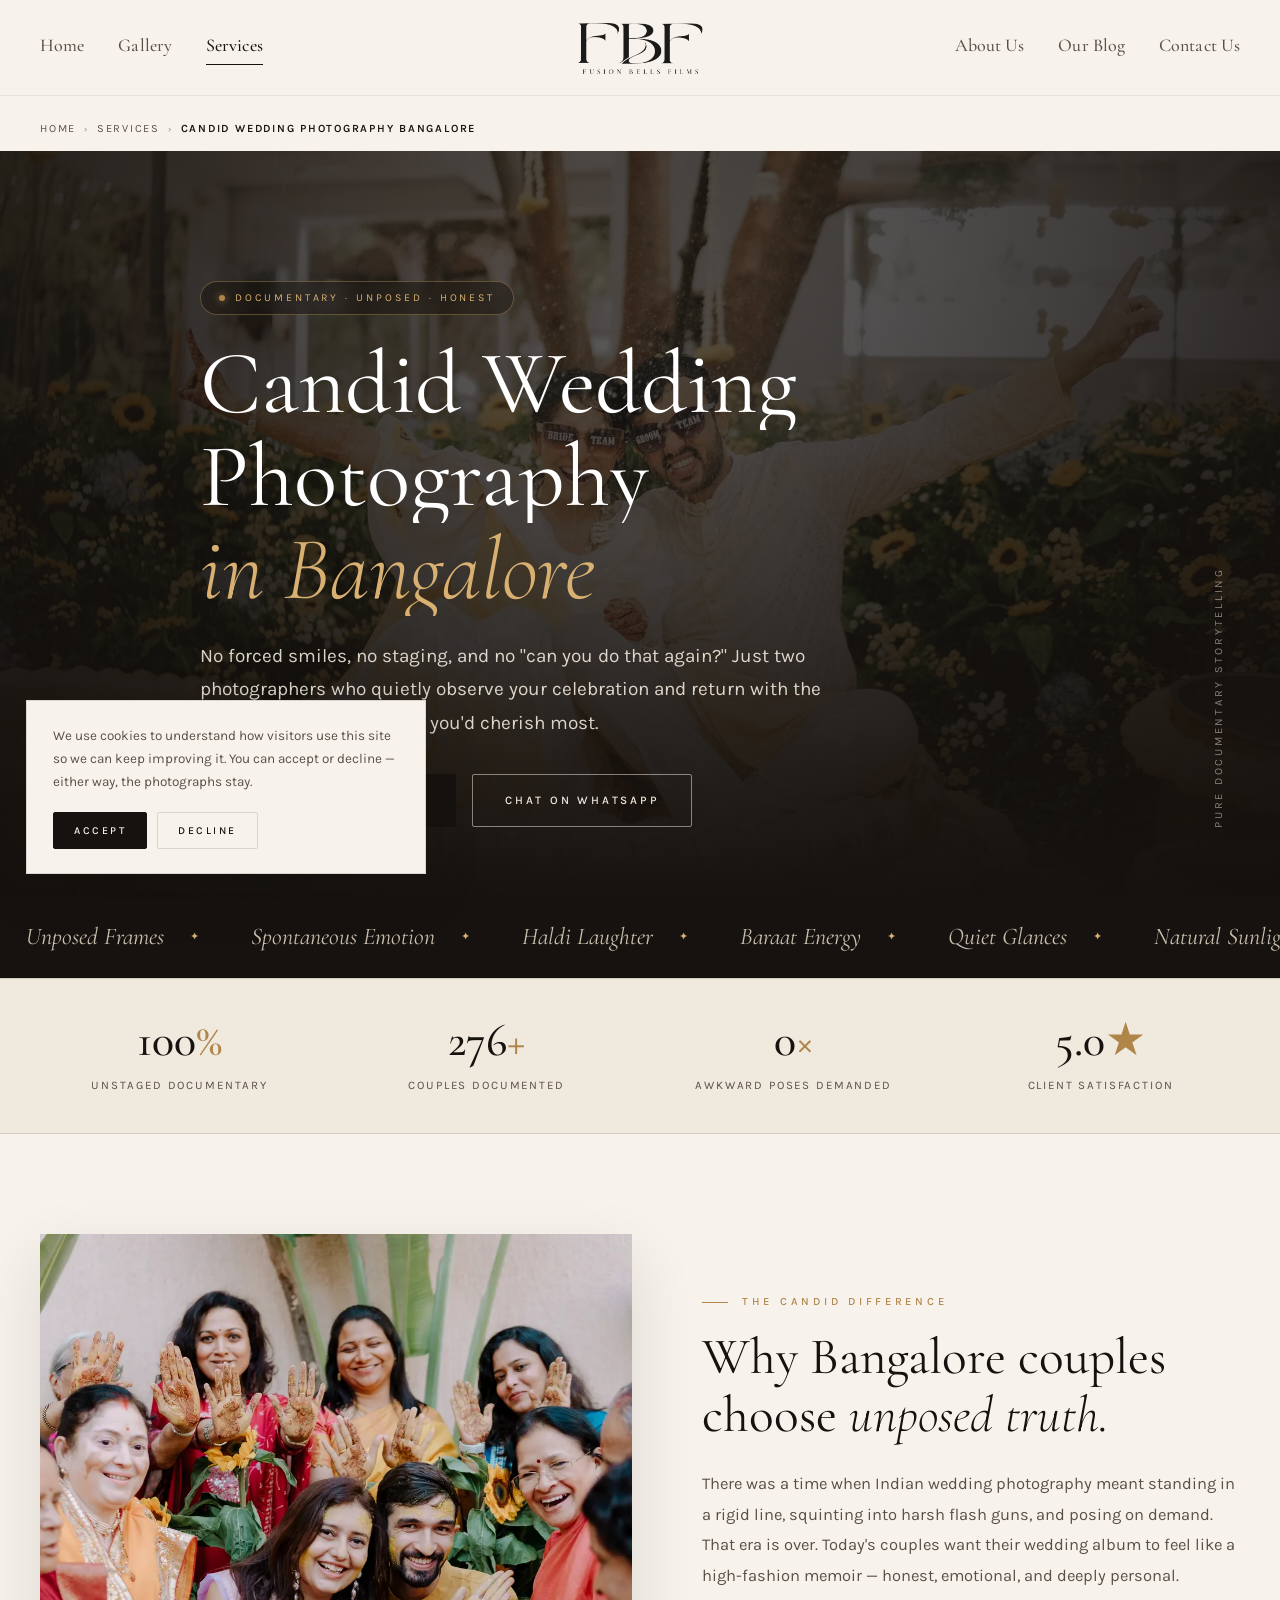
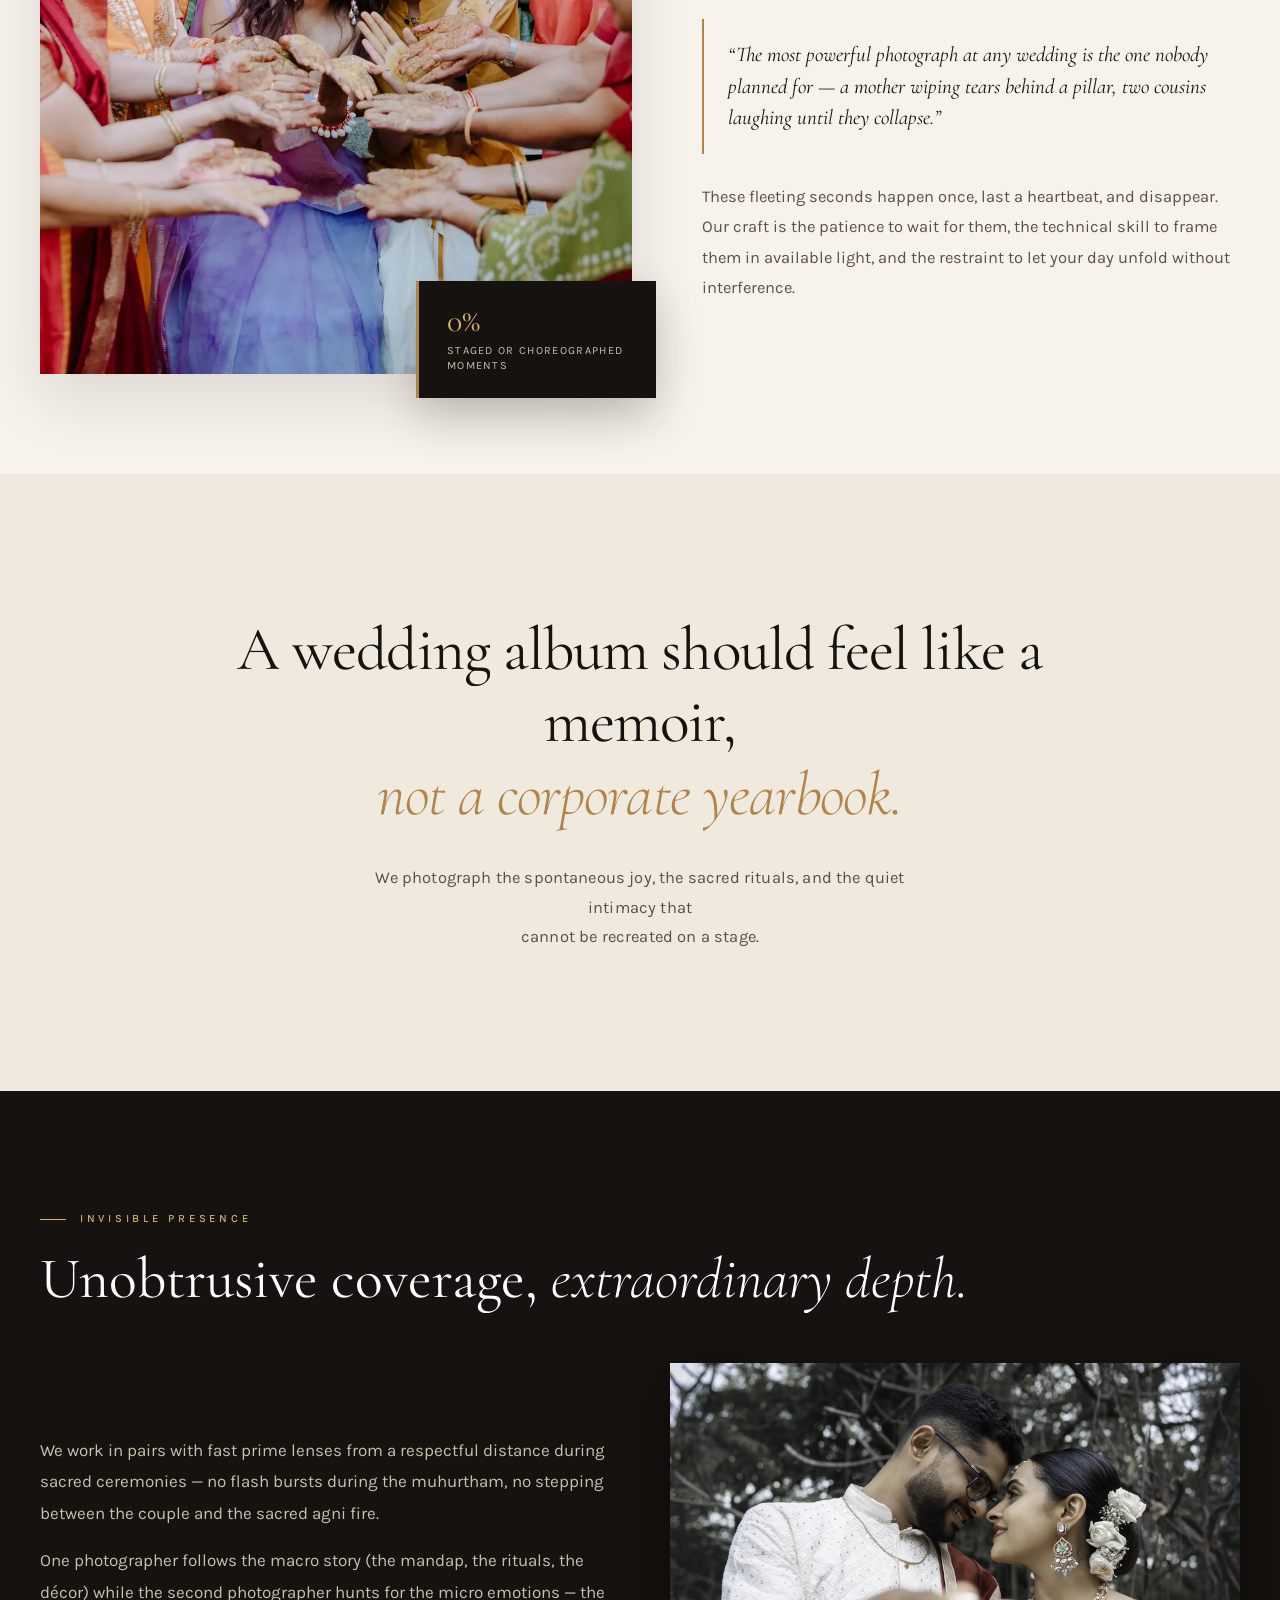
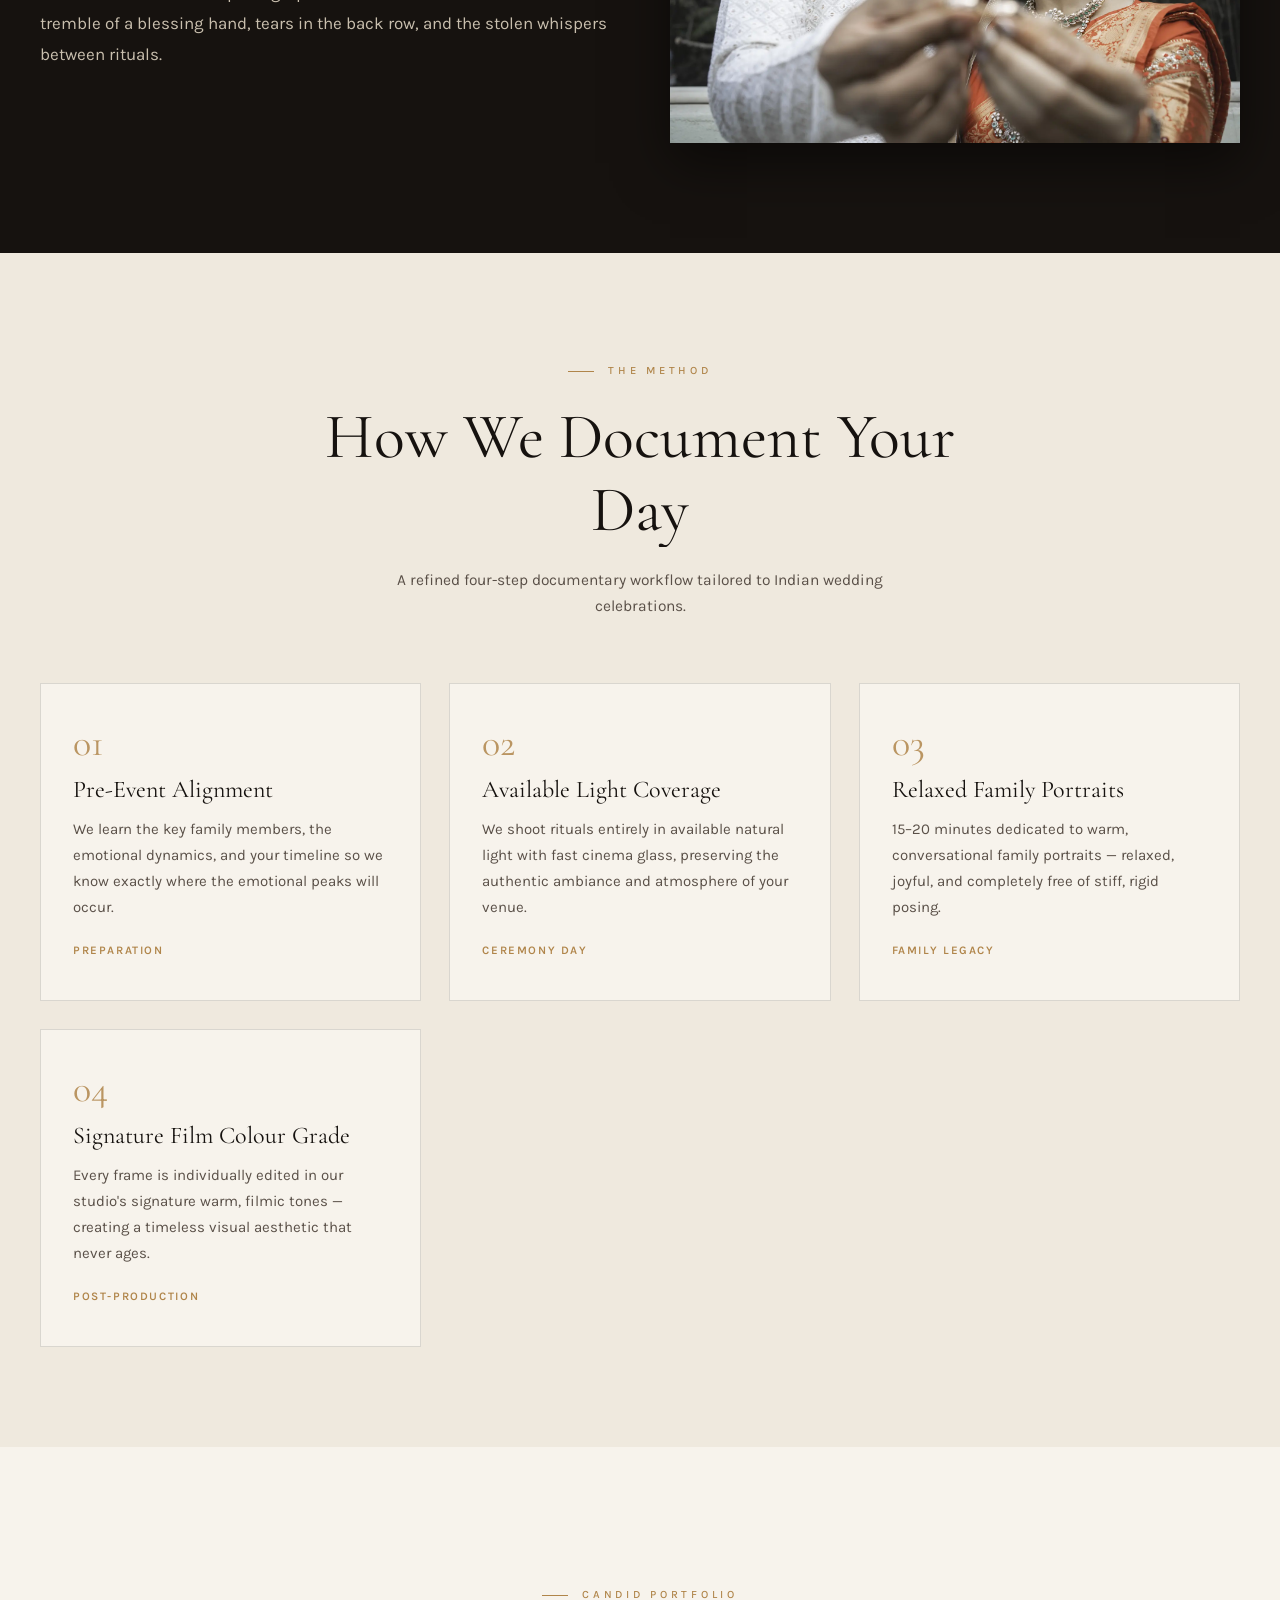
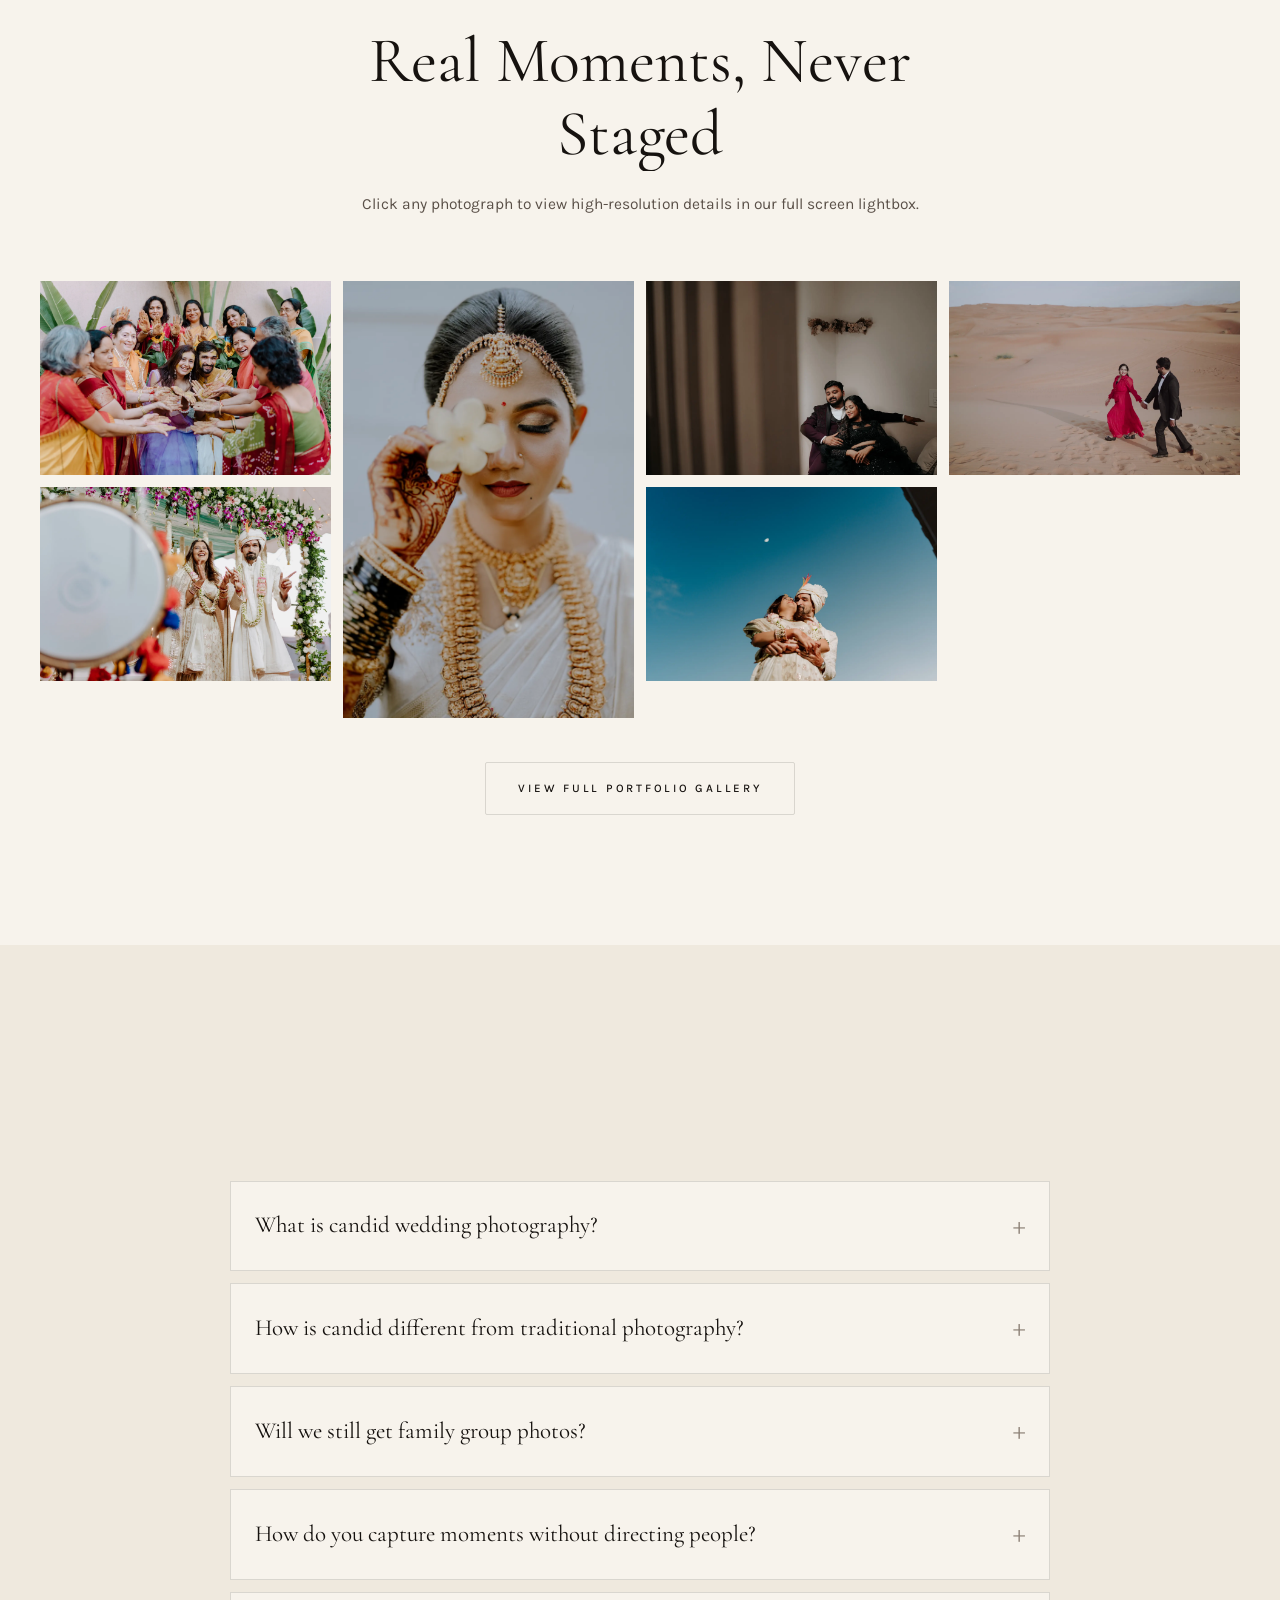
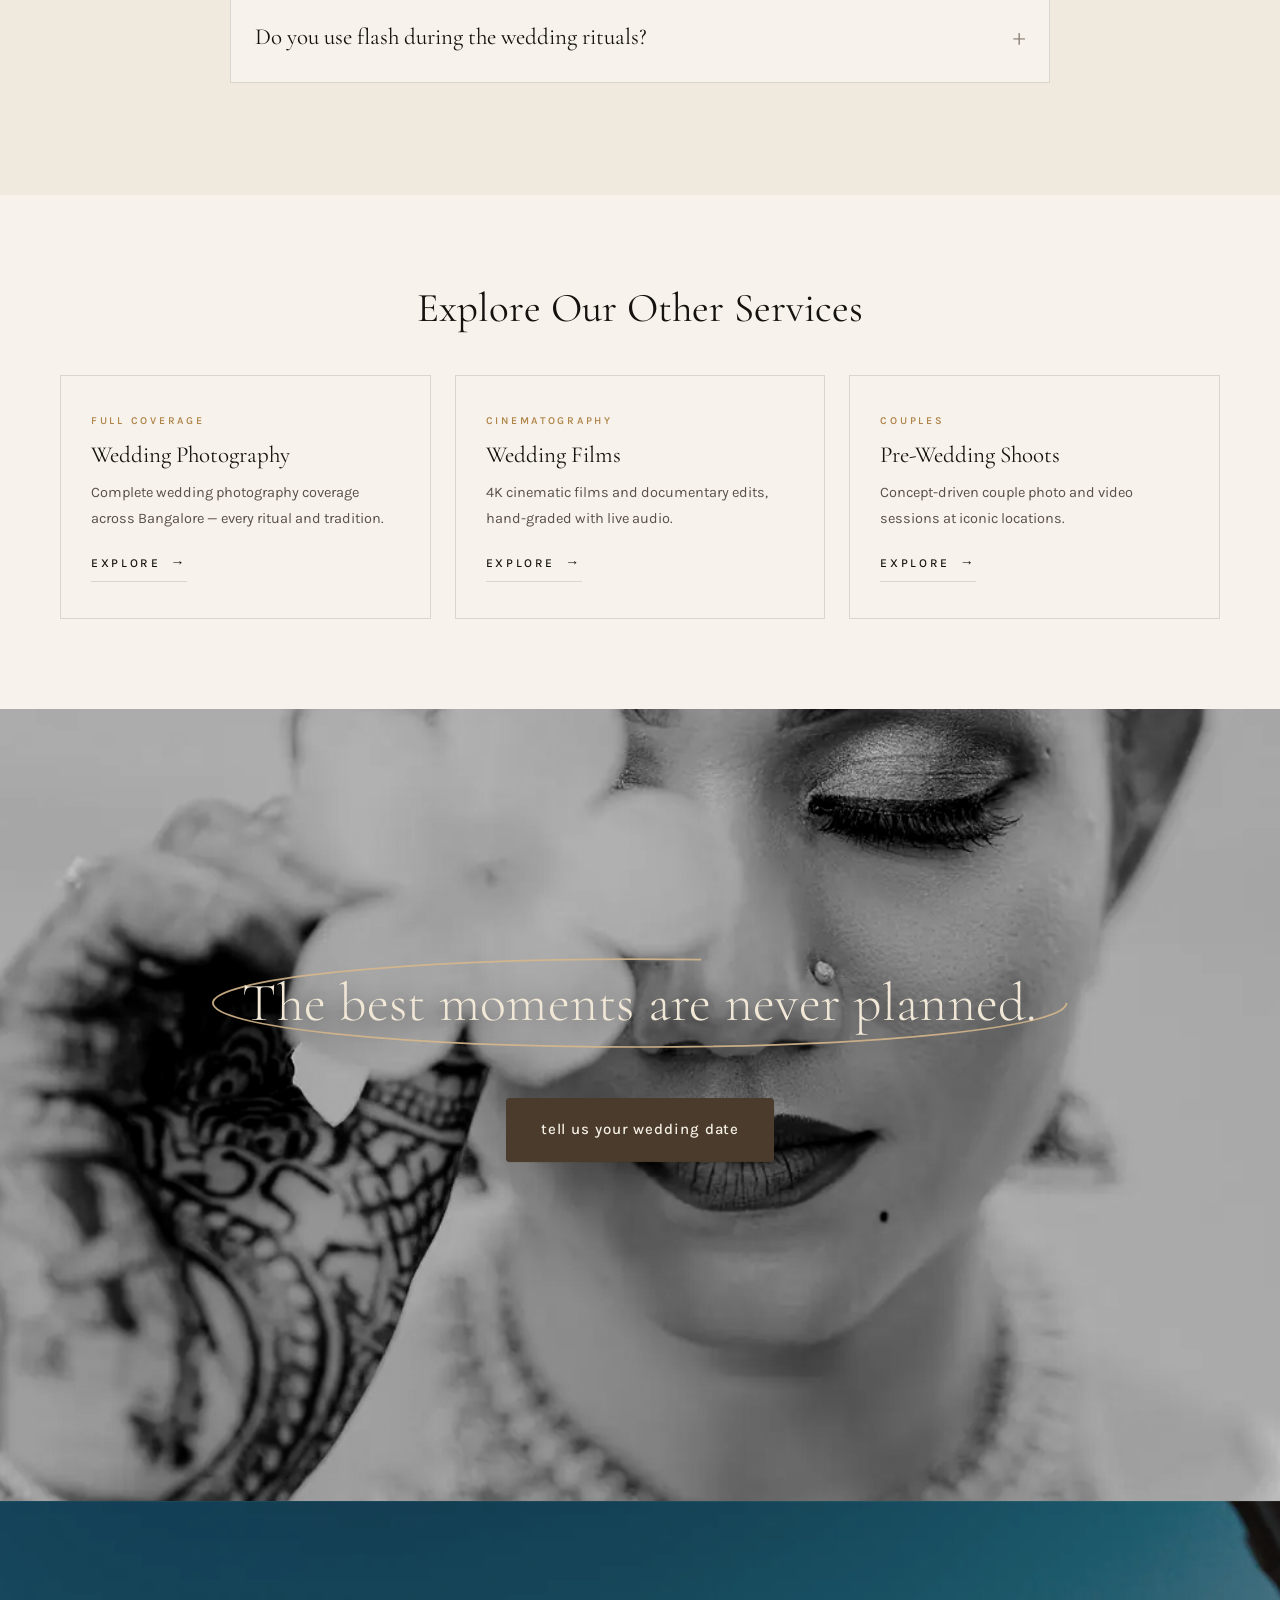
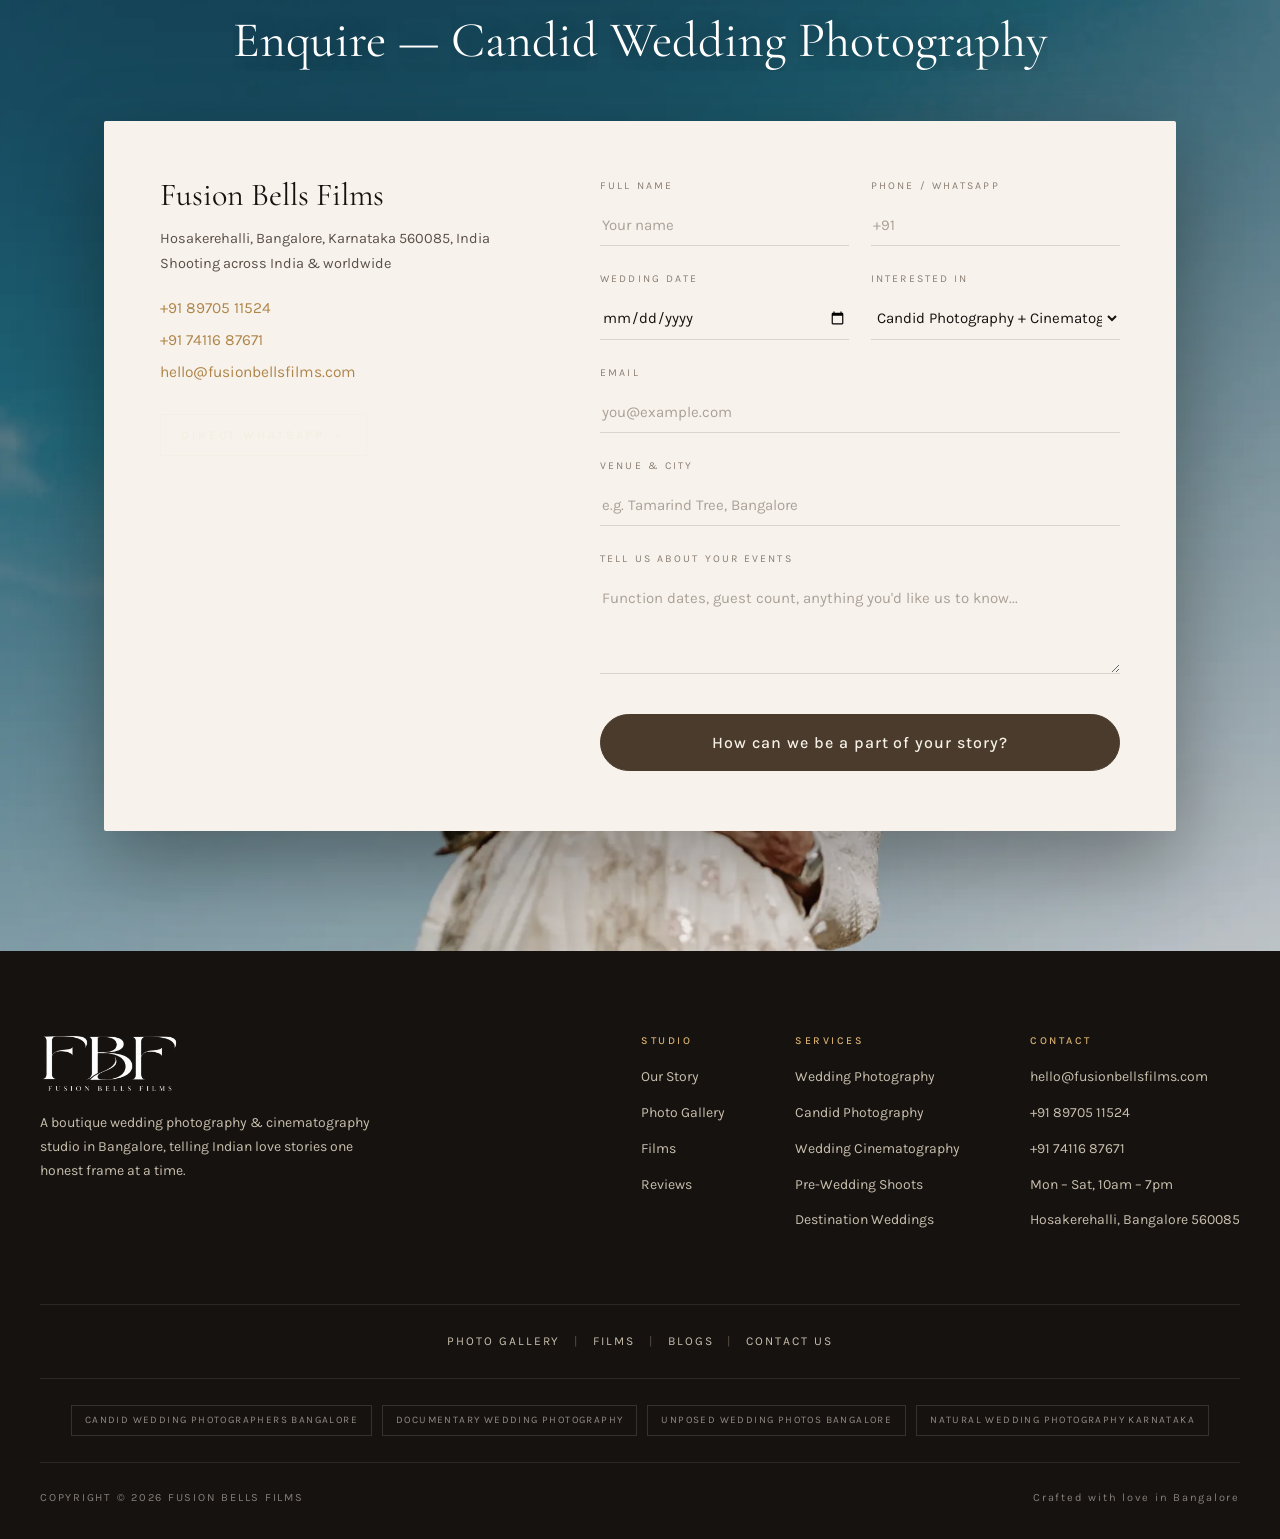
==== candid-wedding-photography-bangalore.html @ 2a92ca9e "feat(seo): add 5 targeted service landing pages, navigation dropdown, and mobile menu fixes" ====
<!DOCTYPE html>
<html lang="en">
<head>
<meta charset="UTF-8">
<meta name="viewport" content="width=device-width, initial-scale=1.0">

<title>Candid Wedding Photography Bangalore | Fusion Bells Films</title>
<meta name="title" content="Candid Wedding Photography Bangalore | Fusion Bells Films">
<meta name="description" content="Bangalore's finest candid wedding photographers. Unposed, documentary-style coverage capturing raw emotions and genuine moments. No staged shots, no interruptions — just your real day.">
<meta name="keywords" content="candid wedding photography bangalore, candid photographer bangalore, unposed wedding photos bangalore, documentary wedding photographer bangalore, natural wedding photography karnataka">
<meta name="author" content="Fusion Bells Films — Anantha Ramu">
<meta name="robots" content="index, follow, max-image-preview:large, max-snippet:-1, max-video-preview:-1">
<link rel="canonical" href="https://fusionbellsfilms.com/candid-wedding-photography-bangalore">

<meta name="geo.region" content="IN-KA">
<meta name="geo.placename" content="Bangalore, Karnataka">
<meta name="geo.position" content="12.9333305;77.5361861">
<meta name="ICBM" content="12.9333305, 77.5361861">

<meta property="og:type" content="website">
<meta property="og:url" content="https://fusionbellsfilms.com/candid-wedding-photography-bangalore">
<meta property="og:title" content="Candid Wedding Photography Bangalore | Fusion Bells Films">
<meta property="og:description" content="Unposed, documentary-style wedding photography in Bangalore. Real emotions, genuine moments, zero staging.">
<meta property="og:image" content="https://lh3.googleusercontent.com/d/1tW6i02qYJrr94DZh-M144HtvmTKJtkH-=w1200">
<meta property="og:site_name" content="Fusion Bells Films">
<meta property="og:locale" content="en_IN">

<meta name="twitter:card" content="summary_large_image">
<meta name="twitter:url" content="https://fusionbellsfilms.com/candid-wedding-photography-bangalore">
<meta name="twitter:title" content="Candid Wedding Photography Bangalore | Fusion Bells Films">
<meta name="twitter:description" content="Unposed, documentary-style wedding photography in Bangalore. Real emotions, genuine moments.">
<meta name="twitter:image" content="https://lh3.googleusercontent.com/d/1tW6i02qYJrr94DZh-M144HtvmTKJtkH-=w1200">

<meta name="theme-color" content="#F7F3EC">

<link rel="preconnect" href="https://fonts.googleapis.com">
<link rel="preconnect" href="https://fonts.gstatic.com" crossorigin>
<link href="https://fonts.googleapis.com/css2?family=Bodoni+Moda:opsz,wght@6..96,600;6..96,700&family=Caveat+Brush&family=Cormorant+Garamond:ital,wght@0,300;0,400;0,500;0,600;1,300;1,400;1,500&family=Karla:ital,wght@0,300;0,400;0,500;0,600;1,400&family=Kaushan+Script&family=Permanent+Marker&family=Playfair+Display:ital,wght@0,600;0,700;1,600&family=Plus+Jakarta+Sans:wght@500;600;700&family=Sedgwick+Ave+Display&display=swap" rel="stylesheet">
<link rel="icon" type="image/png" href="images/logo-mark.png">
<link rel="apple-touch-icon" href="images/logo-mark.png">
<link rel="stylesheet" href="styles.css">

<script type="application/ld+json">
{
  "@context": "https://schema.org",
  "@type": "Service",
  "name": "Candid Wedding Photography in Bangalore",
  "description": "Documentary-style, unposed wedding photography that captures genuine emotions and unscripted moments at weddings across Bangalore and Karnataka.",
  "provider": {
    "@type": "PhotographyBusiness",
    "@id": "https://fusionbellsfilms.com/#business",
    "name": "Fusion Bells Films",
    "url": "https://fusionbellsfilms.com/"
  },
  "areaServed": [
    { "@type": "City", "name": "Bangalore" },
    { "@type": "AdministrativeArea", "name": "Karnataka" }
  ],
  "serviceType": "Candid Wedding Photography",
  "url": "https://fusionbellsfilms.com/candid-wedding-photography-bangalore"
}
</script>

<script type="application/ld+json">
{
  "@context": "https://schema.org",
  "@type": "BreadcrumbList",
  "itemListElement": [
    { "@type": "ListItem", "position": 1, "name": "Home", "item": "https://fusionbellsfilms.com/" },
    { "@type": "ListItem", "position": 2, "name": "Candid Wedding Photography Bangalore", "item": "https://fusionbellsfilms.com/candid-wedding-photography-bangalore" }
  ]
}
</script>

<script type="application/ld+json">
{
  "@context": "https://schema.org",
  "@type": "FAQPage",
  "mainEntity": [
    {
      "@type": "Question",
      "name": "What is candid wedding photography?",
      "acceptedAnswer": { "@type": "Answer", "text": "Candid wedding photography is a documentary-style approach where the photographer captures moments as they naturally unfold — without posing, directing, or staging. The result is a collection of genuine, emotionally honest photographs that reflect how your wedding day actually felt." }
    },
    {
      "@type": "Question",
      "name": "How is candid photography different from traditional wedding photography?",
      "acceptedAnswer": { "@type": "Answer", "text": "Traditional photography relies on posed group shots and staged setups. Candid photography is the opposite — we observe and document the day as it happens, capturing stolen glances, tears of joy, spontaneous laughter, and quiet private moments that no one thought to pose for. We do capture some family group portraits too, but the majority of your gallery will be authentic, unscripted moments." }
    },
    {
      "@type": "Question",
      "name": "Will we still get family group photos?",
      "acceptedAnswer": { "@type": "Answer", "text": "Absolutely. We set aside 15–20 minutes for essential family group portraits — typically after the ceremony or during a natural break. But even these are shot in a relaxed, conversational style rather than stiff, formal lineups." }
    },
    {
      "@type": "Question",
      "name": "How do you capture good candid shots without directing people?",
      "acceptedAnswer": { "@type": "Answer", "text": "Experience and anticipation. After 276+ weddings, we know the rhythm of Indian celebrations intimately — when the emotions peak at kanyadaan, when the groom's friends will lift him up, when the grandmother will start crying. We position ourselves in advance and use long lenses to capture intimate moments from a respectful distance." }
    },
    {
      "@type": "Question",
      "name": "Do you use flash at the ceremony?",
      "acceptedAnswer": { "@type": "Answer", "text": "We avoid flash during sacred ceremonies like the muhurtham, kanyadaan, and pheras. We use fast lenses (f/1.4–f/2.8) and high-ISO capable cameras to shoot entirely in available light during rituals. Flash is used selectively during the reception, baraat, and dance floor where it is expected." }
    }
  ]
}
</script>

<script async src="https://www.googletagmanager.com/gtag/js?id=G-WK0SJ8WE1C"></script>
<script>
  window.dataLayer = window.dataLayer || [];
  function gtag(){dataLayer.push(arguments);}
  gtag('js', new Date());
  gtag('config', 'G-WK0SJ8WE1C');
</script>
</head>
<body>

<div class="loader" id="loader">
  <div class="loader-inner">
    <img src="images/logo-wordmark.png" alt="Fusion Bells Films" class="loader-mark">
    <span class="loader-word">Fusion Bells Films</span>
    <span class="loader-bar"><i></i></span>
  </div>
</div>

<header class="site-nav" id="siteNav">
  <div class="wrap nav-inner">
    <nav class="nav-links nav-left" aria-label="Primary">
      <a href="index.html">Home</a>
      <a href="gallery.html">Gallery</a>
      <span class="has-dropdown">
        <a href="#" class="active" onclick="return false">Services</a>
        <span class="dropdown">
          <a href="wedding-photography-bangalore.html">Wedding Photography</a>
          <a href="candid-wedding-photography-bangalore.html">Candid Photography</a>
          <a href="wedding-cinematography-bangalore.html">Wedding Cinematography</a>
          <a href="pre-wedding-photoshoot-bangalore.html">Pre-Wedding Shoots</a>
          <a href="destination-wedding-photographer.html">Destination Weddings</a>
        </span>
      </span>
    </nav>
    <a href="index.html" class="brand" aria-label="Fusion Bells Films — home">
      <img src="images/logo-wordmark.png" alt="Fusion Bells Films" class="brand-mark">
    </a>
    <nav class="nav-links nav-right" aria-label="Secondary">
      <a href="index.html#story">About Us</a>
      <a href="index.html#journal">Our Blog</a>
      <a href="index.html#contact">Contact Us</a>
    </nav>
    <button class="nav-toggle" id="navToggle" aria-label="Open menu" aria-expanded="false">
      <span class="nt-label" id="ntLabel">Menu</span>
      <span class="nt-bars"><i></i><i></i></span>
    </button>
  </div>
  <div class="scroll-progress" aria-hidden="true"><i id="scrollProgress"></i></div>
</header>

<div class="menu-overlay" id="menuOverlay">
  <div class="menu-inner wrap">
    <div class="menu-links">
      <a href="index.html"><em>01</em>Home</a>
      <a href="gallery.html"><em>02</em>Gallery</a>
      <a href="wedding-photography-bangalore.html"><em>03</em>Wedding Photography</a>
      <a href="wedding-cinematography-bangalore.html"><em>04</em>Wedding Cinematography</a>
      <a href="pre-wedding-photoshoot-bangalore.html"><em>05</em>Pre-Wedding Shoots</a>
      <a href="index.html#story"><em>06</em>About Us</a>
      <a href="index.html#contact"><em>07</em>Contact Us</a>
    </div>
    <div class="menu-aside">
      <div class="ma-block"><span class="lbl">Studio</span><p>Hosakerehalli, Bangalore 560085<br>Shooting across India &amp; worldwide</p></div>
      <div class="ma-block"><span class="lbl">Enquiries</span><p><a href="tel:+918970511524">+91 89705 11524</a><br><a href="tel:+917411687671">+91 74116 87671</a><br><a href="mailto:hello@fusionbellsfilms.com">hello@fusionbellsfilms.com</a></p></div>
      <div class="ma-block"><span class="lbl">Follow</span><p><a href="https://instagram.com/fusionbellsfilms" target="_blank" rel="noopener">Instagram</a> &nbsp;/&nbsp; <a href="https://youtube.com/@fusionbellsfilms" target="_blank" rel="noopener">YouTube</a> &nbsp;/&nbsp; <a href="https://facebook.com/fusionbellsfilms" target="_blank" rel="noopener">Facebook</a></p></div>
    </div>
  </div>
</div>

<div class="wrap">
  <nav class="breadcrumb" aria-label="Breadcrumb">
    <a href="index.html">Home</a><span class="sep">›</span><a href="gallery.html">Services</a><span class="sep">›</span><span class="current">Candid Wedding Photography Bangalore</span>
  </nav>
</div>

<!-- ============ LUXURY HERO ============ -->
<section class="svc-hero">
  <div class="svc-hero-bg" style="background-image:url('images/quiet-couple.webp')"></div>
  <div class="wrap svc-hero-content">
    <div class="svc-hero-badge">Documentary &middot; Unposed &middot; Honest</div>
    <h1 class="split">Candid Wedding Photography<br><span class="italic">in Bangalore</span></h1>
    <p class="svc-hero-sub">No forced smiles, no staging, and no "can you do that again?" Just two photographers who quietly observe your celebration and return with the moments you didn't know you'd cherish most.</p>
    <div class="svc-hero-actions">
      <a href="#contact" class="btn btn-solid">Book Candid Coverage</a>
      <a href="https://wa.me/918970511524?text=Hi%20Fusion%20Bells%20Films%2C%20I%27d%20love%20to%20enquire%20about%20candid%20wedding%20photography." target="_blank" rel="noopener" class="btn btn-ghost-light">Chat on WhatsApp</a>
    </div>
  </div>
  <div class="svc-hero-tagline">Pure Documentary Storytelling</div>
</section>

<!-- ============ MARQUEE TICKER ============ -->
<div class="marquee-band">
  <div class="marquee-track">
    <span>Unposed Frames</span><span>Spontaneous Emotion</span><span>Haldi Laughter</span><span>Baraat Energy</span><span>Quiet Glances</span><span>Natural Sunlight</span><span>Zero Scripting</span>
    <span>Unposed Frames</span><span>Spontaneous Emotion</span><span>Haldi Laughter</span><span>Baraat Energy</span><span>Quiet Glances</span><span>Natural Sunlight</span><span>Zero Scripting</span>
  </div>
</div>

<!-- ============ STATS BAR ============ -->
<section class="svc-stats-bar">
  <div class="wrap svc-stats-grid">
    <div class="svc-stat-item reveal">
      <b>100<span>%</span></b>
      <span class="lbl">Unstaged Documentary</span>
    </div>
    <div class="svc-stat-item reveal reveal-d1">
      <b>276<span>+</span></b>
      <span class="lbl">Couples Documented</span>
    </div>
    <div class="svc-stat-item reveal reveal-d2">
      <b>0<span>×</span></b>
      <span class="lbl">Awkward Poses Demanded</span>
    </div>
    <div class="svc-stat-item reveal reveal-d3">
      <b>5.0<span>★</span></b>
      <span class="lbl">Client Satisfaction</span>
    </div>
  </div>
</section>

<!-- ============ EDITORIAL STORY SECTION ============ -->
<section class="svc-editorial">
  <div class="wrap svc-editorial-grid">
    <div class="svc-ed-media reveal">
      <img class="main-img" src="images/haldi-hands-circle.webp" alt="Candid circle of hands during Bangalore haldi ceremony" loading="lazy">
      <div class="floating-stamp">
        <div class="fs-num">0%</div>
        <div class="fs-lbl">Staged or choreographed moments</div>
      </div>
    </div>
    <div class="svc-ed-copy reveal reveal-d1">
      <span class="eyebrow">The Candid Difference</span>
      <h2>Why Bangalore couples choose <span class="italic">unposed truth.</span></h2>
      <p>There was a time when Indian wedding photography meant standing in a rigid line, squinting into harsh flash guns, and posing on demand. That era is over. Today's couples want their wedding album to feel like a high-fashion memoir — honest, emotional, and deeply personal.</p>
      <div class="pull-quote">
        &ldquo;The most powerful photograph at any wedding is the one nobody planned for — a mother wiping tears behind a pillar, two cousins laughing until they collapse.&rdquo;
      </div>
      <p>These fleeting seconds happen once, last a heartbeat, and disappear. Our craft is the patience to wait for them, the technical skill to frame them in available light, and the restraint to let your day unfold without interference.</p>
    </div>
  </div>
</section>

<!-- ============ QUOTE BREAK ============ -->
<section class="value">
  <div class="wrap">
    <h2 class="value-line split reveal">A wedding album should feel like a memoir,<br><span class="italic">not a corporate yearbook.</span></h2>
    <p class="value-sub reveal reveal-d2">We photograph the spontaneous joy, the sacred rituals, and the quiet intimacy that<br class="hide-mob">cannot be recreated on a stage.</p>
  </div>
</section>

<!-- ============ DARK CINEMATIC SECTION ============ -->
<section class="svc-dark-band">
  <div class="wrap">
    <span class="eyebrow reveal">Invisible Presence</span>
    <h2 class="split reveal reveal-d1">Unobtrusive coverage, <span class="italic">extraordinary depth.</span></h2>
    <div class="svc-dark-grid">
      <div class="reveal reveal-d2">
        <p>We work in pairs with fast prime lenses from a respectful distance during sacred ceremonies — no flash bursts during the muhurtham, no stepping between the couple and the sacred agni fire.</p>
        <p style="margin-top:16px;">One photographer follows the macro story (the mandap, the rituals, the décor) while the second photographer hunts for the micro emotions — the tremble of a blessing hand, tears in the back row, and the stolen whispers between rituals.</p>
      </div>
      <div class="reveal reveal-d3">
        <img src="images/smoke-cannons.webp" alt="Baraat celebration in motion at a Bangalore wedding" style="width:100%; display:block; box-shadow:0 20px 50px rgba(0,0,0,.5);" loading="lazy">
      </div>
    </div>
  </div>
</section>

<!-- ============ EXPERIENCE / DELIVERABLES ============ -->
<section class="svc-deliverables">
  <div class="wrap">
    <div class="section-head center reveal">
      <span class="eyebrow">The Method</span>
      <h2 class="split">How We Document Your Day</h2>
      <p>A refined four-step documentary workflow tailored to Indian wedding celebrations.</p>
    </div>
    <div class="svc-deliv-grid">
      <div class="svc-deliv-card reveal">
        <div class="step-num">01</div>
        <h3>Pre-Event Alignment</h3>
        <p>We learn the key family members, the emotional dynamics, and your timeline so we know exactly where the emotional peaks will occur.</p>
        <span class="timeline-tag">Preparation</span>
      </div>
      <div class="svc-deliv-card reveal reveal-d1">
        <div class="step-num">02</div>
        <h3>Available Light Coverage</h3>
        <p>We shoot rituals entirely in available natural light with fast cinema glass, preserving the authentic ambiance and atmosphere of your venue.</p>
        <span class="timeline-tag">Ceremony Day</span>
      </div>
      <div class="svc-deliv-card reveal reveal-d2">
        <div class="step-num">03</div>
        <h3>Relaxed Family Portraits</h3>
        <p>15–20 minutes dedicated to warm, conversational family portraits — relaxed, joyful, and completely free of stiff, rigid posing.</p>
        <span class="timeline-tag">Family Legacy</span>
      </div>
      <div class="svc-deliv-card reveal reveal-d3">
        <div class="step-num">04</div>
        <h3>Signature Film Colour Grade</h3>
        <p>Every frame is individually edited in our studio's signature warm, filmic tones — creating a timeless visual aesthetic that never ages.</p>
        <span class="timeline-tag">Post-Production</span>
      </div>
    </div>
  </div>
</section>

<!-- ============ PORTFOLIO GALLERY ============ -->
<section class="work" id="portfolio">
  <div class="wrap">
    <div class="section-head center reveal">
      <span class="eyebrow">Candid Portfolio</span>
      <h2 class="split">Real Moments, Never Staged</h2>
      <p>Click any photograph to view high-resolution details in our full screen lightbox.</p>
    </div>
    <div class="contact-sheet" id="gallery">
      <div class="frame" data-cat="candid" data-full="images/haldi-hands-circle.webp"><img src="images/haldi-hands-circle.webp" loading="lazy" alt="Candid haldi ceremony moment"><span class="frame-meta">Haldi &mdash; Family Circle</span></div>
      <div class="frame" data-cat="candid" data-full="images/mandap-laughter.webp"><img src="images/mandap-laughter.webp" loading="lazy" alt="Candid laughter at the mandap"><span class="frame-meta">Ceremony &mdash; Laughter</span></div>
      <div class="frame" data-cat="candid" data-full="images/bride-firelight.webp"><img src="images/bride-firelight.webp" loading="lazy" alt="Candid bridal portrait in firelight"><span class="frame-meta">Portrait &mdash; Firelight</span></div>
      <div class="frame" data-cat="candid" data-full="images/haldi-action.webp"><img src="images/haldi-action.webp" loading="lazy" alt="Candid haldi action shot"><span class="frame-meta">Haldi &mdash; In Motion</span></div>
      <div class="frame" data-cat="candid" data-full="images/embrace-sky.webp"><img src="images/embrace-sky.webp" loading="lazy" alt="Couple embracing against sky"><span class="frame-meta">Couple &mdash; Embrace</span></div>
      <div class="frame" data-cat="candid" data-full="images/light-dancers.webp"><img src="images/light-dancers.webp" loading="lazy" alt="Candid reception sparklers moment"><span class="frame-meta">Reception &mdash; Sparklers</span></div>
    </div>
    <div style="text-align:center; margin-top:44px;">
      <a href="gallery.html" class="btn btn-ghost">View Full Portfolio Gallery</a>
    </div>
  </div>
</section>

<!-- Lightbox Modal -->
<div class="lightbox" id="lightbox">
  <div class="lb-blur" id="lbBlur" aria-hidden="true"></div>
  <button class="lb-close" id="lbClose" aria-label="Close">&#10005;</button>
  <button class="lb-nav lb-prev" id="lbPrev" aria-label="Previous">&#10094;</button>
  <img alt="Previous photo" id="lbSidePrev" class="lb-side lb-side-prev" referrerpolicy="no-referrer" aria-hidden="true">
  <img alt="Candid wedding photography by Fusion Bells Films" id="lbImg" referrerpolicy="no-referrer">
  <img alt="Next photo" id="lbSideNext" class="lb-side lb-side-next" referrerpolicy="no-referrer" aria-hidden="true">
  <button class="lb-nav lb-next" id="lbNext" aria-label="Next">&#10095;</button>
  <div class="lb-caption" id="lbCaption"></div>
</div>

<!-- ============ FAQ ACCORDION ============ -->
<section class="svc-faq">
  <div class="wrap">
    <span class="eyebrow reveal" style="display:flex; justify-content:center; margin-bottom:18px;">Common Questions</span>
    <h2 class="reveal">Candid Photography FAQs</h2>
    <div class="faq-list reveal reveal-d1">
      <details>
        <summary>What is candid wedding photography?</summary>
        <div class="faq-body">Candid wedding photography is a documentary approach where the photographer captures moments as they naturally unfold — without posing, directing, or staging. The result is a collection of genuine, emotionally honest photographs reflecting how your celebration truly felt.</div>
      </details>
      <details>
        <summary>How is candid different from traditional photography?</summary>
        <div class="faq-body">Traditional photography relies on posed stage lineups and choreography. Candid photography is the opposite — we observe and document the day as it happens, capturing stolen glances, tears of joy, and spontaneous laughter. We also take family portraits, but in a relaxed, natural format.</div>
      </details>
      <details>
        <summary>Will we still get family group photos?</summary>
        <div class="faq-body">Absolutely. We set aside 15–20 minutes for essential family group portraits — typically after the ceremony or during a natural break. Even these are photographed in a relaxed, conversational style rather than stiff lineups.</div>
      </details>
      <details>
        <summary>How do you capture moments without directing people?</summary>
        <div class="faq-body">Experience and anticipation. After 276+ weddings, we know the sacred rhythm of celebrations intimately — anticipating the emotional peaks of the kanyadaan, the baraat entry, and the family blessings before they happen.</div>
      </details>
      <details>
        <summary>Do you use flash during the wedding rituals?</summary>
        <div class="faq-body">We avoid flash during sacred rituals like the muhurtham and kanyadaan to maintain reverence and ambiance. We use ultra-fast lenses (f/1.4) to shoot in pure available light. Flash is used selectively during the reception, baraat, and dance floor.</div>
      </details>
    </div>
  </div>
</section>

<!-- ============ CROSSLINKS ============ -->
<section class="svc-crosslinks">
  <div class="wrap">
    <h2 class="reveal">Explore Our Other Services</h2>
    <div class="crosslink-grid">
      <a href="wedding-photography-bangalore.html" class="crosslink-card reveal">
        <span class="cl-eyebrow">Full Coverage</span>
        <h3>Wedding Photography</h3>
        <p>Complete wedding photography coverage across Bangalore &mdash; every ritual and tradition.</p>
        <span class="link-arrow">Explore</span>
      </a>
      <a href="wedding-cinematography-bangalore.html" class="crosslink-card reveal reveal-d1">
        <span class="cl-eyebrow">Cinematography</span>
        <h3>Wedding Films</h3>
        <p>4K cinematic films and documentary edits, hand-graded with live audio.</p>
        <span class="link-arrow">Explore</span>
      </a>
      <a href="pre-wedding-photoshoot-bangalore.html" class="crosslink-card reveal reveal-d2">
        <span class="cl-eyebrow">Couples</span>
        <h3>Pre-Wedding Shoots</h3>
        <p>Concept-driven couple photo and video sessions at iconic locations.</p>
        <span class="link-arrow">Explore</span>
      </a>
    </div>
  </div>
</section>

<!-- ============ PARALLAX CTA BAND ============ -->
<section class="cta-band" data-fx="drift" data-fx-scale="1.30">
  <div class="cta-bg" data-fx-target style="background-image:url('images/bride-firelight.webp')"></div>
  <div class="cta-inner" data-fx-counter>
    <h2 class="cta-line">
      <span class="cta-text">The best moments are never planned.</span>
      <svg class="cta-ring" viewBox="0 0 640 90" preserveAspectRatio="none" aria-hidden="true">
        <ellipse cx="320" cy="45" rx="312" ry="36" fill="none" stroke="currentColor" stroke-width="1.4"/>
      </svg>
    </h2>
    <a href="#contact" class="btn btn-slab">Tell Us Your Wedding Date</a>
  </div>
</section>

<!-- ============ FULL CONTACT SECTION ============ -->
<section class="contact" id="contact">
  <div class="contact-bg" style="background-image:url('images/embrace-sky.webp')"></div>
  <div class="contact-inner">
    <h2 class="contact-title split">Enquire &mdash; Candid Wedding Photography</h2>
    <div class="contact-card">
      <div class="cc-grid">
        <div class="cc-studio reveal">
          <h4 class="cc-name">Fusion Bells Films</h4>
          <p class="cc-address">Hosakerehalli, Bangalore, Karnataka 560085, India<br>Shooting across India &amp; worldwide</p>
          <p class="cc-phones">
            <a href="tel:+918970511524">+91 89705 11524</a>
            <a href="tel:+917411687671">+91 74116 87671</a>
            <a href="mailto:hello@fusionbellsfilms.com">hello@fusionbellsfilms.com</a>
          </p>
          <div style="margin-top:28px;">
            <a href="https://wa.me/918970511524?text=Hi%20Fusion%20Bells%20Films%2C%20I%27d%20love%20to%20enquire%20about%20candid%20wedding%20photography." target="_blank" rel="noopener" class="btn btn-ghost-light" style="font-size:12px; padding:10px 20px;">Direct WhatsApp &rarr;</a>
          </div>
        </div>

        <div class="cc-form reveal reveal-d1">
          <form id="enquiryForm">
            <div class="row2">
              <div class="field">
                <label for="fName">Full name</label>
                <input id="fName" name="name" type="text" required placeholder="Your name">
              </div>
              <div class="field">
                <label for="fPhone">Phone / WhatsApp</label>
                <input id="fPhone" name="phone" type="tel" required placeholder="+91">
              </div>
            </div>
            <div class="row2">
              <div class="field">
                <label for="fDate">Wedding date</label>
                <input id="fDate" name="date" type="date">
              </div>
              <div class="field">
                <label for="fService">Interested in</label>
                <select id="fService" name="service">
                  <option selected>Candid Photography + Cinematography</option>
                  <option>Candid Photography only</option>
                  <option>Cinematography only</option>
                  <option>Pre-wedding / Couple shoot</option>
                </select>
              </div>
            </div>
            <div class="field">
              <label for="fEmail">Email</label>
              <input id="fEmail" name="email" type="email" autocomplete="email" placeholder="you@example.com">
            </div>
            <div class="field">
              <label for="fVenue">Venue &amp; city</label>
              <input id="fVenue" name="venue" type="text" placeholder="e.g. Tamarind Tree, Bangalore">
            </div>
            <div class="field">
              <label for="fMsg">Tell us about your events</label>
              <textarea id="fMsg" name="message" placeholder="Function dates, guest count, anything you'd like us to know..."></textarea>
            </div>

            <div class="hp" aria-hidden="true">
              <label for="fCompany">Company</label>
              <input id="fCompany" name="company" type="text" tabindex="-1" autocomplete="off">
            </div>

            <button type="submit" class="btn btn-slab cc-submit" id="formSubmit">How can we be a part of your story?</button>
            <p class="form-msg" id="formMsg" role="status"></p>
          </form>
        </div>
      </div>
    </div>
  </div>
</section>

<!-- ============ FOOTER ============ -->
<footer>
  <div class="wrap">
    <div class="footer-top">
      <div class="footer-brand">
        <img src="images/logo-wordmark.png" alt="Fusion Bells Films" class="footer-logo">
        <p>A boutique wedding photography &amp; cinematography studio in Bangalore, telling Indian love stories one honest frame at a time.</p>
      </div>
      <div class="footer-cols">
        <div class="footer-col">
          <h4>Studio</h4>
          <a href="index.html#story">Our Story</a>
          <a href="gallery.html">Photo Gallery</a>
          <a href="index.html#films">Films</a>
          <a href="index.html#reviews">Reviews</a>
        </div>
        <div class="footer-col">
          <h4>Services</h4>
          <a href="wedding-photography-bangalore.html">Wedding Photography</a>
          <a href="candid-wedding-photography-bangalore.html">Candid Photography</a>
          <a href="wedding-cinematography-bangalore.html">Wedding Cinematography</a>
          <a href="pre-wedding-photoshoot-bangalore.html">Pre-Wedding Shoots</a>
          <a href="destination-wedding-photographer.html">Destination Weddings</a>
        </div>
        <div class="footer-col">
          <h4>Contact</h4>
          <a href="mailto:hello@fusionbellsfilms.com">hello@fusionbellsfilms.com</a>
          <a href="tel:+918970511524">+91 89705 11524</a>
          <a href="tel:+917411687671">+91 74116 87671</a>
          <span>Mon – Sat, 10am – 7pm</span>
          <span>Hosakerehalli, Bangalore 560085</span>
        </div>
      </div>
    </div>

    <nav class="footer-nav" aria-label="Footer">
      <a href="gallery.html">Photo Gallery</a><i>|</i>
      <a href="index.html#films">Films</a><i>|</i>
      <a href="index.html#journal">Blogs</a><i>|</i>
      <a href="index.html#contact">Contact us</a>
    </nav>

    <div class="footer-tags">
      <span>Candid Wedding Photographers Bangalore</span>
      <span>Documentary Wedding Photography</span>
      <span>Unposed Wedding Photos Bangalore</span>
      <span>Natural Wedding Photography Karnataka</span>
    </div>

    <div class="footer-bottom">
      <span>COPYRIGHT &copy; <span id="year"></span> FUSION BELLS FILMS</span>
      <span>Crafted with love in Bangalore</span>
    </div>
  </div>
</footer>

<button class="totop" id="toTop" aria-label="Back to top">&#8593;</button>

<div class="cookie" id="cookie" role="dialog" aria-label="Cookie preferences">
  <p>We use cookies to understand how visitors use this site so we can keep improving it. You can accept or decline — either way, the photographs stay.</p>
  <div class="cookie-actions">
    <button class="btn btn-solid btn-sm" id="cookieAccept">Accept</button>
    <button class="btn btn-ghost btn-sm" id="cookieDecline">Decline</button>
  </div>
</div>

<script src="app.js"></script>
</body>
</html>
---- styles.css ----
/* ============================================================
   FUSION BELLS FILMS
   Editorial light canvas + cinematic dark bands
   ============================================================ */
:root{
  --paper:#F7F3EC;
  --paper-2:#EFE9DE;
  --paper-3:#E7DFD1;
  --ink:#16120F;
  --ink-2:#1C1712;
  --ink-soft:#5A5048;
  --ink-mute:#8A7E73;
  --ivory:#F4EDE1;
  --ivory-dim:#C9BFAE;
  --gold:#B0854A;
  --gold-bright:#D8B071;
  --line:rgba(22,18,15,0.13);
  --line-2:rgba(22,18,15,0.07);
  --line-light:rgba(244,237,225,0.18);
  --ff-display:'Cormorant Garamond', Georgia, serif;
  --ff-script:'Cormorant Garamond', Georgia, serif;
  --ff-body:'Karla', 'Helvetica Neue', Arial, sans-serif;
  --ease:cubic-bezier(.22,.7,.2,1);
  --nav-h:96px;
}
@media (max-width:1024px){ :root{--nav-h:74px;} }

*{box-sizing:border-box; margin:0; padding:0;}
/* class-based display rules must not defeat the hidden attribute */
[hidden]{display:none !important;}
html{scroll-behavior:smooth; -webkit-text-size-adjust:100%; scroll-padding-top:calc(var(--nav-h) + 14px);}
body{
  background:var(--paper);
  color:var(--ink);
  font-family:var(--ff-body);
  font-weight:400;
  font-size:16px;
  line-height:1.7;
  overflow-x:hidden;
  -webkit-font-smoothing:antialiased;
}
body.locked{overflow:hidden;}
img{max-width:100%; display:block;}
a{color:inherit; text-decoration:none;}
button{font-family:inherit; cursor:pointer; background:none; border:none; color:inherit;}
iframe{border:0;}
::selection{background:var(--gold); color:var(--paper);}

@media (prefers-reduced-motion: reduce){
  *{animation-duration:.001ms !important; animation-iteration-count:1 !important; transition-duration:.001ms !important; scroll-behavior:auto !important;}
}

.wrap{max-width:1320px; margin:0 auto; padding:0 40px;}
@media (max-width:768px){ .wrap{padding:0 22px;} }

/* ---------- type primitives ---------- */
h1,h2,h3,h4{
  font-family:var(--ff-display);
  font-weight:400;
  letter-spacing:0;
  color:var(--ink);
  line-height:1.14;
}
.italic{font-style:italic; font-weight:300;}
.script{font-family:var(--ff-script); font-style:italic; font-weight:400; color:var(--gold);}

.eyebrow{
  font-size:11px;
  letter-spacing:.34em;
  text-transform:uppercase;
  color:var(--gold);
  display:inline-flex;
  align-items:center;
  gap:14px;
  font-weight:500;
}
.eyebrow::before{content:''; width:26px; height:1px; background:currentColor; display:inline-block;}
.eyebrow.light{color:var(--ivory);}
.section-head.center .eyebrow{justify-content:center;}

.link-arrow{
  display:inline-flex; align-items:center; gap:10px;
  font-size:12px; letter-spacing:.22em; text-transform:uppercase; font-weight:500;
  color:var(--ink); padding-bottom:6px; border-bottom:1px solid var(--line);
  transition:color .35s var(--ease), border-color .35s var(--ease), gap .35s var(--ease);
}
.link-arrow::after{content:'→'; font-size:14px; transition:transform .35s var(--ease);}
.link-arrow:hover{color:var(--gold); border-color:var(--gold); gap:16px;}
.link-arrow:hover::after{transform:translateX(3px);}

.btn{
  display:inline-flex; align-items:center; justify-content:center; gap:10px;
  padding:16px 32px; font-size:11.5px; letter-spacing:.24em; text-transform:uppercase; font-weight:500;
  border:1px solid var(--ink); border-radius:2px;
  transition:background .4s var(--ease), color .4s var(--ease), border-color .4s var(--ease), transform .4s var(--ease);
}
.btn-solid{background:var(--ink); color:var(--paper);}
.btn-solid:hover{background:var(--gold); border-color:var(--gold); color:#fff; transform:translateY(-2px);}
.btn-ghost{border-color:var(--line); color:var(--ink);}
.btn-ghost:hover{border-color:var(--ink);}
.btn-ghost-light{border-color:rgba(244,237,225,.5); color:var(--ivory);}
.btn-ghost-light:hover{background:var(--ivory); color:var(--ink); border-color:var(--ivory);}
.btn-slab{background:#4A3B2C; color:#F6F1E7; border-color:#4A3B2C; text-transform:lowercase; letter-spacing:.06em; font-size:15px; padding:18px 34px; border-radius:3px;}
.btn-slab:hover{background:var(--ink); border-color:var(--ink); transform:translateY(-2px);}
.btn-sm{padding:11px 20px; font-size:10.5px;}

/* ---------- reveal-on-scroll ---------- */
.reveal{opacity:0; transform:translateY(30px); transition:opacity 1s var(--ease), transform 1s var(--ease);}
.reveal.in{opacity:1; transform:none;}
.reveal-d1{transition-delay:.1s;}
.reveal-d2{transition-delay:.2s;}
.reveal-d3{transition-delay:.3s;}
.reveal-d4{transition-delay:.4s;}

/* split-word headline reveal */
.split .w{display:inline-block; overflow:hidden; vertical-align:top;}
.split .w > i{
  display:inline-block; font-style:inherit;
  transform:translateY(105%); opacity:0;
  transition:transform .95s var(--ease), opacity .95s var(--ease);
}
.split.in .w > i{transform:none; opacity:1;}

/* image mask reveal */
.mask{clip-path:inset(0 0 100% 0); transition:clip-path 1.3s var(--ease);}
.mask.in{clip-path:inset(0 0 0 0);}

/* ============================================================
   LOADER
   ============================================================ */
.loader{
  position:fixed; inset:0; z-index:900;
  background:var(--ink); color:var(--ivory);
  display:flex; align-items:center; justify-content:center;
  transition:opacity .7s var(--ease), visibility .7s;
}
.loader.done{opacity:0; visibility:hidden;}
.loader-inner{display:flex; flex-direction:column; align-items:center; gap:18px;}
.loader-mark{height:58px; width:auto; opacity:.95; filter:brightness(0) invert(1);}
.loader-word{font-family:var(--ff-display); font-style:italic; font-size:20px; letter-spacing:.18em; color:var(--ivory-dim);}
.loader-bar{display:block; width:150px; height:1px; background:rgba(244,237,225,.2); overflow:hidden;}
.loader-bar i{display:block; height:100%; width:0; background:var(--gold-bright); transition:width 1.1s var(--ease);}
.loader.go .loader-bar i{width:100%;}

/* ============================================================
   NAV
   ============================================================ */
/* Solid editorial bar: links left, centred lockup, links right. */
body{padding-top:var(--nav-h);}
header.site-nav{
  position:fixed; top:0; left:0; right:0; z-index:400;
  height:var(--nav-h);
  display:flex; align-items:center;
  background:var(--paper);
  color:var(--ink);
  border-bottom:1px solid var(--line-2);
  transition:transform .5s var(--ease), box-shadow .5s var(--ease), height .4s var(--ease);
}
header.site-nav.scrolled{box-shadow:0 6px 30px rgba(22,18,15,.07);}
header.site-nav.hidden{transform:translateY(-102%);}
.nav-inner{
  display:grid; grid-template-columns:1fr auto 1fr; align-items:center; gap:24px; width:100%;
}

.brand{justify-self:center; display:block;}
/* The logo artwork is black. On the ivory header that is correct; on every
   dark surface it must be flipped to white or it disappears entirely. */
.brand-mark{height:52px; width:auto; filter:brightness(0) opacity(.9); transition:height .4s var(--ease), filter .4s var(--ease);}
header.site-nav.scrolled .brand-mark{height:44px;}
@media (max-width:1024px){ .brand-mark{height:38px;} header.site-nav.scrolled .brand-mark{height:34px;} }

.nav-links{display:flex; gap:34px; align-items:center;}
.nav-left{justify-self:start;}
.nav-right{justify-self:end;}
.nav-links a{
  font-family:var(--ff-display);
  font-size:18px; font-weight:500; letter-spacing:.005em;
  position:relative; padding-bottom:4px; color:var(--ink-soft);
  transition:color .3s;
}
.nav-links a::after{
  content:''; position:absolute; left:0; bottom:0; height:1px; width:0;
  background:var(--ink); transition:width .4s var(--ease);
}
.nav-links a:hover{color:var(--ink);}
.nav-links a:hover::after{width:100%;}
.nav-links a.active{color:var(--ink);}
.nav-links a.active::after{width:100%;}

/* keep the header legible while the dark menu overlay is open */
body.menu-open header.site-nav{
  background:var(--ink); color:var(--ivory); border-bottom-color:transparent; transform:none; box-shadow:none;
}
body.menu-open .brand-mark{filter:brightness(0) invert(1);}
body.menu-open .nav-toggle{color:var(--ivory);}

.nav-toggle{display:none; align-items:center; gap:10px; justify-self:end;}
.nt-label{font-size:10.5px; letter-spacing:.24em; text-transform:uppercase;}
.nt-bars{display:inline-flex; flex-direction:column; gap:5px; width:22px;}
.nt-bars i{height:1px; width:100%; background:currentColor; transition:transform .4s var(--ease), opacity .3s;}
body.menu-open .nt-bars i:first-child{transform:translateY(3px) rotate(45deg);}
body.menu-open .nt-bars i:last-child{transform:translateY(-3px) rotate(-45deg);}

@media (max-width:1024px){
  .nav-links{display:none;}
  /* the two link groups are gone, so the 3-column grid would strand the
     toggle mid-bar — switch to a simple two-end row */
  .nav-inner{display:flex; align-items:center; justify-content:space-between;}
  .brand{justify-self:auto;}
  .nav-toggle{display:inline-flex; justify-self:auto; margin-left:auto;}
}

/* ---------- fullscreen menu ---------- */
.menu-overlay{
  position:fixed; inset:0; z-index:380;
  background:var(--ink); color:var(--ivory);
  clip-path:circle(0% at calc(100% - 60px) 44px);
  transition:clip-path .8s var(--ease);
  display:block;
  overflow-y:auto;
  -webkit-overflow-scrolling:touch;
}
body.menu-open .menu-overlay{clip-path:circle(150% at calc(100% - 60px) 44px);}
.menu-inner{
  width:100%; max-width:1280px; margin:0 auto;
  display:grid; grid-template-columns:1.2fr .8fr; gap:60px;
  padding-top:clamp(80px, 12vh, 130px); padding-bottom:60px;
}
@media (max-width:820px){
  .menu-inner{
    grid-template-columns:1fr; gap:32px;
    padding-top:76px; padding-bottom:50px;
  }
}
.menu-links{display:flex; flex-direction:column;}
.menu-links a{
  font-family:var(--ff-display); font-size:clamp(22px,4.5vw,52px); line-height:1.24;
  display:flex; align-items:baseline; gap:18px;
  opacity:0; transform:translateY(20px);
  transition:opacity .5s var(--ease), transform .5s var(--ease), color .3s;
  border-bottom:1px solid rgba(244,237,225,.08); padding:9px 0;
}
body.menu-open .menu-links a{opacity:1; transform:none;}
body.menu-open .menu-links a:nth-child(1){transition-delay:.10s;}
body.menu-open .menu-links a:nth-child(2){transition-delay:.14s;}
body.menu-open .menu-links a:nth-child(3){transition-delay:.18s;}
body.menu-open .menu-links a:nth-child(4){transition-delay:.22s;}
body.menu-open .menu-links a:nth-child(5){transition-delay:.26s;}
body.menu-open .menu-links a:nth-child(6){transition-delay:.30s;}
body.menu-open .menu-links a:nth-child(7){transition-delay:.34s;}
body.menu-open .menu-links a:nth-child(8){transition-delay:.38s;}
body.menu-open .menu-links a:nth-child(9){transition-delay:.42s;}
.menu-links a em{font-family:var(--ff-body); font-style:normal; font-size:11px; letter-spacing:.2em; color:var(--gold-bright);}
.menu-links a:hover{color:var(--gold-bright);}
.menu-aside{display:flex; flex-direction:column; gap:26px; align-self:center;}
.ma-block .lbl{font-size:10.5px; letter-spacing:.28em; text-transform:uppercase; color:var(--gold-bright); display:block; margin-bottom:8px;}
.ma-block p{color:var(--ivory-dim); font-size:14.5px; line-height:1.7;}
.ma-block a:hover{color:var(--ivory);}

/* ============================================================
   HERO
   ============================================================ */
.hero{
  position:relative; height:calc(100svh - var(--nav-h)); min-height:560px; padding:0;
  display:flex; align-items:flex-end;
  overflow:hidden; background:var(--ink);
}
.hero-slides{position:absolute; inset:0;}
.hero-slide{
  position:absolute; inset:0;
  background-size:cover; background-position:center;
  opacity:0; transform:scale(1.1);
  transition:opacity 1.8s ease, transform 9s linear;
}
.hero-slide.active{opacity:1; transform:scale(1);}
/* Showcase film sits over the photo carousel and fades in once it can play,
   so the photographs are both the poster and the permanent fallback. */
.hero-video{
  position:absolute; inset:0; width:100%; height:100%; object-fit:cover;
  opacity:0; transition:opacity 1.4s var(--ease); z-index:0;
}
.hero-video.is-playing{opacity:1;}
.hero::after{
  content:''; position:absolute; inset:0; z-index:1;
  background:linear-gradient(180deg, rgba(20,16,13,.62) 0%, rgba(20,16,13,.18) 34%, rgba(20,16,13,.52) 70%, rgba(20,16,13,.92) 100%);
}
.hero-sound{
  position:absolute; z-index:4; right:40px; bottom:34px;
  display:inline-flex; align-items:center; gap:9px;
  padding:10px 18px; border-radius:40px;
  border:1px solid rgba(244,237,225,.4); color:var(--ivory);
  background:rgba(20,16,13,.35); backdrop-filter:blur(8px);
  font-size:10.5px; letter-spacing:.2em; text-transform:uppercase;
  transition:background .3s, border-color .3s, color .3s;
}
.hero-sound:hover{background:var(--ivory); color:var(--ink); border-color:var(--ivory);}
@media (max-width:900px){ .hero-sound{display:none;} }
.hero-content{position:relative; z-index:2; width:100%; padding-bottom:110px; color:var(--ivory);}
.hero-text{max-width:860px;}
.hero-title{
  font-size:clamp(50px, 8.4vw, 116px);
  line-height:1.02; color:var(--ivory);
  margin:24px 0 26px; font-weight:400;
}
.hero-title .italic{color:#fff;}
.hero-sub{
  font-size:16.5px; color:rgba(244,237,225,.82);
  max-width:520px; margin-bottom:40px;
}
.hero-actions{display:flex; gap:16px; flex-wrap:wrap;}

.hero-frame-count{
  position:absolute; z-index:2; top:48px; right:40px;
  writing-mode:vertical-rl;
  font-size:10.5px; letter-spacing:.3em; text-transform:uppercase;
  color:rgba(244,237,225,.7);
}
.hero-frame-count span{color:var(--gold-bright);}
@media (max-width:900px){ .hero-frame-count{display:none;} }

.hero-dots{
  position:absolute; z-index:3; right:40px; bottom:110px;
  display:flex; flex-direction:column; gap:10px;
}
.hero-dot{width:26px; height:2px; background:rgba(244,237,225,.3); border-radius:2px; transition:background .4s, width .4s;}
.hero-dot.active{background:var(--gold-bright); width:38px;}
@media (max-width:900px){ .hero-dots{flex-direction:row; right:auto; left:22px; bottom:34px;} }

.scroll-cue{
  position:absolute; bottom:30px; left:50%; transform:translateX(-50%); z-index:3;
  display:flex; flex-direction:column; align-items:center; gap:10px;
  font-size:9.5px; letter-spacing:.3em; color:rgba(244,237,225,.7); text-transform:uppercase;
}
.scroll-cue .line{width:1px; height:46px; background:rgba(244,237,225,.22); position:relative; overflow:hidden;}
.scroll-cue .line::after{
  content:''; position:absolute; top:0; left:0; width:100%; height:16px; background:var(--gold-bright);
  animation:cue 2.4s infinite ease-in-out;
}
@keyframes cue{0%{transform:translateY(-16px);} 100%{transform:translateY(46px);}}
@media (max-width:900px){ .scroll-cue{display:none;} }

/* ============================================================
   MARQUEE
   ============================================================ */
.marquee-band{
  background:var(--ink); color:var(--ivory-dim);
  overflow:hidden; padding:20px 0;
}
.marquee-track{display:flex; white-space:nowrap; animation:scroll-left 40s linear infinite; width:max-content;}
.marquee-track span{
  font-family:var(--ff-display); font-style:italic; font-size:24px;
  padding:0 26px; display:inline-flex; align-items:center; gap:26px;
}
.marquee-track span::after{content:'✦'; color:var(--gold-bright); font-style:normal; font-size:11px;}
@keyframes scroll-left{from{transform:translateX(0);} to{transform:translateX(-50%);}}

/* ============================================================
   SECTION generic
   ============================================================ */
section{padding:130px 0; position:relative;}
@media (max-width:768px){ section{padding:82px 0;} }
.section-head{max-width:660px; margin-bottom:64px;}
.section-head.center{margin-left:auto; margin-right:auto; text-align:center;}
.section-head h2{font-size:clamp(34px,5vw,64px); margin-top:20px;}
.section-head p{color:var(--ink-soft); margin-top:20px; font-size:15.5px; max-width:560px;}
.section-head.center p{margin-left:auto; margin-right:auto;}

/* ============================================================
   INTRO
   ============================================================ */
.intro{padding:110px 0 100px; background:var(--paper);}
.intro-inner{text-align:center;}
.intro-inner .eyebrow{justify-content:center;}
.intro-lead{
  font-family:var(--ff-display); font-weight:300;
  font-size:clamp(23px,2.8vw,35px); line-height:1.5; letter-spacing:-.01em;
  max-width:940px; margin:26px auto 0; color:var(--ink);
}
.intro-stats{
  display:grid; grid-template-columns:repeat(4,1fr); gap:20px;
  margin-top:70px; padding-top:44px; border-top:1px solid var(--line-2);
}
@media (max-width:760px){ .intro-stats{grid-template-columns:repeat(2,1fr); gap:34px;} }
.stat b{
  display:block; font-family:var(--ff-body); font-style:normal; font-weight:500;
  font-size:clamp(32px,3.8vw,46px); color:var(--gold); letter-spacing:.01em; line-height:1.1;
}
.stat span{font-size:10.5px; letter-spacing:.22em; text-transform:uppercase; color:var(--ink-mute); margin-top:6px; display:block;}

/* ============================================================
   FEATURE FILM BAND — full-bleed, plays muted, opens with sound
   ============================================================ */
.film-feature{
  position:relative; overflow:hidden; background:var(--ink);
  min-height:92svh; padding:120px 0;
  margin-bottom:0;
  display:flex; align-items:center;
}
.ff-media{position:absolute; inset:0; will-change:transform;}
.ff-poster, .ff-video{position:absolute; inset:0; width:100%; height:100%; object-fit:cover;}
.ff-video{opacity:0; transition:opacity 1.4s var(--ease);}
.ff-video.is-playing{opacity:1;}
.ff-veil{
  position:absolute; inset:0; z-index:1;
  background:linear-gradient(100deg, rgba(18,14,11,.82) 0%, rgba(18,14,11,.55) 45%, rgba(18,14,11,.30) 100%);
}
.ff-copy{position:relative; z-index:2; color:var(--ivory); width:100%;}
/* wide enough that the written line breaks control the wrap, not the box */
.ff-copy h2{
  color:var(--ivory); font-weight:400; margin:22px 0 20px;
  font-size:clamp(30px,4.8vw,62px); line-height:1.14; max-width:24ch;
}
.ff-copy p{
  color:rgba(244,237,225,.82); font-size:16.5px; max-width:520px; margin-bottom:34px;
}
@media (max-width:768px){
  .film-feature{min-height:78svh; padding:90px 0;}
  .ff-veil{background:linear-gradient(180deg, rgba(18,14,11,.55) 0%, rgba(18,14,11,.78) 100%);}
}

/* ============================================================
   VALUE / STATEMENT QUOTE SECTION
   ============================================================ */
.value{
  padding:140px 0 135px;
  background:var(--paper);
  text-align:center;
  position:relative;
  z-index:2;
}
.value .wrap{
  max-width:1040px;
  margin:0 auto;
}
.value-line{
  font-family:var(--ff-display);
  font-weight:400;
  font-size:clamp(32px,4.4vw,58px);
  line-height:1.24;
  letter-spacing:-0.015em;
  color:var(--ink);
  margin:0 auto;
  max-width:22ch;
}
.value-line .italic{
  font-style:italic;
  font-weight:300;
  color:var(--gold);
}
.value-sub{
  font-family:var(--ff-body);
  font-size:clamp(15px,1.2vw,17.5px);
  line-height:1.78;
  color:var(--ink-soft);
  max-width:720px;
  margin:32px auto 0;
  font-weight:400;
  letter-spacing:0.01em;
}
@media (max-width:768px){
  .value{padding:90px 0 85px;}
  .value-sub{margin-top:22px;}
  .hide-mob{display:none;}
}

/* ============================================================
   SCROLL PROGRESS
   ============================================================ */
/* Lives on the header's bottom edge, so it slides away with the header
   instead of hanging across the middle of the page. */
.scroll-progress{
  position:absolute; left:0; right:0; bottom:-1px; height:2px; z-index:5;
  pointer-events:none;
}
.scroll-progress i{
  display:block; height:100%; width:100%;
  background:var(--gold); transform:scaleX(0); transform-origin:0 50%;
}

/* ============================================================
   SHOWREEL BAND — still, no pinning
   ============================================================ */
.showreel{
  position:relative; overflow:hidden; background:var(--ink);
  min-height:78svh; padding:120px 0; margin:0;
  display:flex; align-items:center; text-align:center;
}
.showreel-media{position:absolute; inset:0;}
.showreel-poster, .showreel-video{
  position:absolute; inset:0; width:100%; height:100%; object-fit:cover;
}
.showreel-video{opacity:0; transition:opacity 1.2s var(--ease);}
.showreel-video.is-playing{opacity:1;}
.showreel-veil{
  position:absolute; inset:0;
  background:linear-gradient(180deg, rgba(18,14,11,.58), rgba(18,14,11,.74));
}
.showreel-copy{position:relative; z-index:2; color:var(--ivory);}
.showreel-copy .eyebrow{justify-content:center;}
.showreel-copy h2{
  color:var(--ivory); font-weight:400; margin:22px auto 22px;
  font-size:clamp(30px,4.6vw,60px); line-height:1.16; max-width:20ch;
}
.showreel-copy p{
  font-size:clamp(16px,1.7vw,20px); line-height:1.6;
  color:rgba(244,237,225,.84); max-width:660px; margin:0 auto;
}
.showreel-copy .sr-play{margin-top:32px;}
@media (max-width:768px){ .showreel{min-height:64svh; padding:84px 0;} }

/* ============================================================
   FILMS GRID
   ============================================================ */
.films-block{margin-top:110px;}
/* Columns cap at 420px and centre, so one film looks deliberate rather than
   stranded in a third of the row, and a full set still reads as a grid. */
.films-grid{
  display:grid; gap:26px; justify-content:center;
  grid-template-columns:repeat(auto-fit, minmax(280px, 380px));
}
@media (max-width:960px){ .films-grid{grid-template-columns:minmax(0,460px);} }
.film-card{
  display:block; width:100%; padding:0; text-align:left; cursor:pointer;
  opacity:0; transform:translateY(28px);
  transition:opacity .9s var(--ease), transform .9s var(--ease);
}
.film-card.in{opacity:1; transform:none;}
.film-poster{
  position:relative; display:block; overflow:hidden;
  background:var(--paper-3); aspect-ratio:16/9;
}
.film-poster img{width:100%; height:100%; object-fit:cover; transition:transform 1.1s var(--ease);}
.film-card:hover .film-poster img{transform:scale(1.05);}
.film-poster::after{
  content:''; position:absolute; inset:0; opacity:0; transition:opacity .4s;
  background:linear-gradient(180deg,transparent 40%,rgba(22,18,15,.5) 100%);
}
.film-card:hover .film-poster::after{opacity:1;}
.film-play{
  position:absolute; left:50%; top:50%; transform:translate(-50%,-50%);
  width:62px; height:62px; border-radius:50%; z-index:2;
  background:rgba(247,243,236,.92); color:var(--ink);
  display:flex; align-items:center; justify-content:center;
  transition:background .35s var(--ease), transform .35s var(--ease);
}
.film-card:hover .film-play{background:var(--gold); color:#fff; transform:translate(-50%,-50%) scale(1.08);}
.film-play svg{margin-left:3px;}
.film-meta{display:block; padding-top:16px;}
.film-meta b{
  display:block; font-family:var(--ff-display); font-weight:400; font-size:22px;
  color:var(--ink); margin-bottom:4px;
}
.film-meta i{
  font-style:normal; font-size:10.5px; letter-spacing:.22em;
  text-transform:uppercase; color:var(--ink-mute);
}

/* ============================================================
   VIDEO MODAL
   ============================================================ */
.video-modal{
  position:fixed; inset:0; z-index:700; background:#0B0908;
  display:flex; align-items:center; justify-content:center;
  padding:56px 40px; overflow:hidden;
  opacity:0; pointer-events:none; transition:opacity .45s var(--ease);
}
.video-modal.open{opacity:1; pointer-events:auto;}
.vm-blur{
  position:absolute; inset:-8%; background-size:cover; background-position:center;
  filter:blur(46px) saturate(1.05) brightness(.45); transform:scale(1.12); z-index:0;
}
.vm-body{position:relative; z-index:2; width:min(1180px, 100%); text-align:center;}
.vm-stage{
  position:relative; width:100%; aspect-ratio:16/9; background:#000;
  box-shadow:0 30px 90px rgba(0,0,0,.6); overflow:hidden;
}
.vm-stage iframe, .vm-stage video{position:absolute; inset:0; width:100%; height:100%; border:0;}
.vm-note{
  position:absolute; inset:0; display:flex; align-items:center; justify-content:center;
  padding:24px; text-align:center; color:var(--ivory-dim); font-size:15px; line-height:1.6;
}
.vm-title{
  margin-top:20px; color:var(--ivory);
  font-size:11px; letter-spacing:.24em; text-transform:uppercase;
}
.vm-close{
  position:absolute; top:26px; right:28px; z-index:3;
  width:46px; height:46px; border-radius:50%; font-size:17px;
  border:1px solid rgba(244,237,225,.25); color:var(--ivory);
  display:flex; align-items:center; justify-content:center; transition:all .3s;
}
.vm-close:hover{border-color:var(--gold-bright); color:var(--gold-bright);}
@media (max-width:768px){ .video-modal{padding:20px;} .vm-close{top:14px; right:14px;} }
.fv-item::after{
  content:''; position:absolute; inset:0; opacity:0; transition:opacity .5s;
  background:linear-gradient(180deg,transparent 45%,rgba(22,18,15,.72) 100%);
}
.fv-item:hover img{transform:scale(1.05);}
.fv-item:hover::after{opacity:1;}
.fv-item figcaption{
  position:absolute; left:22px; bottom:20px; z-index:2; color:#fff;
  font-size:11px; letter-spacing:.2em; text-transform:uppercase;
  opacity:0; transform:translateY(10px); transition:opacity .5s var(--ease), transform .5s var(--ease);
}
.fv-item figcaption span{display:block; font-family:var(--ff-display); font-style:italic; text-transform:none; letter-spacing:0; font-size:20px; margin-bottom:2px;}
.fv-item:hover figcaption{opacity:1; transform:none;}

/* ============================================================
   FEATURED FULL-WIDTH CAROUSEL
   ============================================================ */
.featured{padding:0; background:var(--ink);}
.feat-viewport{overflow:hidden;}
.feat-track{display:flex; transition:transform .95s var(--ease);}
.feat-slide{
  flex:0 0 100%; min-width:100%;
  height:82vh; min-height:520px;
  background-size:cover; background-position:center;
  position:relative; display:flex; align-items:flex-end; padding-bottom:80px;
}
.feat-slide::before{
  content:''; position:absolute; inset:0;
  background:linear-gradient(180deg,rgba(20,16,13,.25) 0%,rgba(20,16,13,.15) 45%,rgba(20,16,13,.85) 100%);
}
.feat-copy{position:relative; z-index:2; color:var(--ivory); width:100%;}
.feat-copy h3{font-size:clamp(32px,4.7vw,60px); color:var(--ivory); margin:18px 0 12px; font-weight:400;}
.feat-copy p{color:rgba(244,237,225,.8); max-width:480px; font-size:15.5px;}
.feat-ui{
  display:flex; align-items:center; gap:22px;
  padding-top:26px; padding-bottom:26px;
  color:var(--ivory);
}
.feat-arrow{
  width:44px; height:44px; border:1px solid rgba(244,237,225,.28); border-radius:50%;
  display:flex; align-items:center; justify-content:center; font-size:16px;
  transition:border-color .3s, color .3s, transform .3s;
}
.feat-arrow:hover{border-color:var(--gold-bright); color:var(--gold-bright); transform:translateY(-2px);}
.feat-bars{display:flex; gap:10px; flex:1;}
.feat-bar{flex:1; height:2px; background:rgba(244,237,225,.2); position:relative; overflow:hidden; cursor:pointer;}
.feat-bar i{position:absolute; inset:0; width:0; background:var(--gold-bright); transition:width .3s linear;}
.feat-bar.active i{width:100%; transition:width 6s linear;}

/* ============================================================
   VALUE PROPOSITION
   ============================================================ */
.value{text-align:center; padding:140px 0; background:var(--paper-2);}
.value-line{
  font-size:clamp(30px,4.8vw,66px); line-height:1.18; font-weight:400;
  max-width:1080px; margin:0 auto;
}
.value-sub{
  color:var(--ink-soft); font-size:16.5px; max-width:600px; margin:32px auto 0;
}

/* ============================================================
   SERVICES — two column blocks
   ============================================================ */
.svc-grid{display:grid; grid-template-columns:1fr 1fr; gap:80px;}
@media (max-width:900px){ .svc-grid{grid-template-columns:1fr; gap:64px;} }
/* No forced crop here — these are composed frames, so they show in full. */
.svc-media{overflow:hidden; margin-bottom:34px; background:var(--paper-3);}
.svc-media img{width:100%; height:auto; object-fit:contain; transition:transform 1.3s var(--ease);}
.svc:hover .svc-media img{transform:scale(1.04);}
.svc-label{
  font-size:11px; letter-spacing:.34em; text-transform:uppercase; color:var(--gold);
  display:inline-block; padding-bottom:8px; border-bottom:1px solid var(--gold); margin-bottom:22px;
}
.svc h3{font-size:clamp(28px,3.5vw,44px); margin-bottom:20px; font-weight:400;}
.svc p{color:var(--ink-soft); font-size:15.5px; margin-bottom:28px; max-width:480px;}

.svc-list{margin-top:110px; border-top:1px solid var(--line-2);}
.svc-row{
  display:grid; grid-template-columns:70px 1.1fr 1.4fr; gap:30px; align-items:baseline;
  padding:32px 0; border-bottom:1px solid var(--line-2);
  transition:padding-left .45s var(--ease), background .45s var(--ease);
}
.svc-row:hover{padding-left:18px; background:linear-gradient(90deg, rgba(176,133,74,.07), transparent 60%);}
@media (max-width:760px){ .svc-row{grid-template-columns:44px 1fr; gap:14px;} .svc-row p{grid-column:2;} }
.svc-row .n{font-family:var(--ff-display); font-style:italic; color:var(--gold); font-size:17px;}
.svc-row h4{font-size:23px; font-weight:400;}
.svc-row p{color:var(--ink-soft); font-size:15px;}

/* ============================================================
   ABOUT / STUDIO
   ============================================================ */
.about{background:var(--paper);}
.about-grid{display:grid; grid-template-columns:.92fr 1.08fr; gap:84px; align-items:center;}
@media (max-width:900px){ .about-grid{grid-template-columns:1fr; gap:52px;} }
.about-media{position:relative;}
/* Clips the drifting portrait back to the frame — without this the scaled
   image spills out and covers the 276+ tag hanging off the corner. */
.about-media-frame{position:relative; overflow:hidden;}
.about-media img{width:100%; aspect-ratio:4/5; object-fit:cover;}
.about-media .frame-tag{
  position:absolute; bottom:-24px; left:-24px;
  background:var(--paper); border:1px solid var(--line);
  padding:20px 26px; max-width:240px;
}
@media (max-width:560px){ .about-media .frame-tag{position:static; margin-top:18px; max-width:none;} }
.frame-tag .num{
  font-family:var(--ff-body); font-size:36px; font-weight:500;
  color:var(--gold); font-style:normal; letter-spacing:.01em; line-height:1;
}
.frame-tag .lbl{font-size:10.5px; letter-spacing:.18em; text-transform:uppercase; color:var(--ink-mute); margin-top:4px;}
.about-copy h2{font-size:clamp(30px,4.1vw,50px); line-height:1.18; margin:22px 0 26px; font-weight:400;}
.about-copy p{color:var(--ink-soft); margin-bottom:18px; font-size:15.5px; max-width:540px;}
.about-sign{
  margin-top:36px;
  display:inline-flex;
  align-items:center;
  gap:18px;
  flex-wrap:wrap;
}
.about-sign .script{
  font-family:'Caveat Brush', 'Sedgwick Ave Display', 'Permanent Marker', cursive, sans-serif;
  font-style:normal;
  font-weight:400;
  font-size:32px;
  letter-spacing:0.04em;
  color:var(--gold);
  line-height:1;
  display:inline-block;
}
.about-sign .role{
  font-family:var(--ff-body);
  font-size:10.5px;
  font-weight:500;
  letter-spacing:0.24em;
  text-transform:uppercase;
  color:var(--ink-mute);
  display:inline-block;
}

.philosophy{
  display:grid; grid-template-columns:repeat(3,1fr); gap:1px;
  margin-top:110px; background:var(--line-2); border:1px solid var(--line-2);
}
@media (max-width:800px){ .philosophy{grid-template-columns:1fr;} }
.phi-card{background:var(--paper); padding:46px 38px; transition:background .5s var(--ease);}
.phi-card:hover{background:var(--paper-2);}
.phi-card .tag{font-family:var(--ff-script); font-size:34px; color:var(--gold); display:block; margin-bottom:16px;}
.phi-card h3{font-size:22px; margin-bottom:12px; font-weight:400;}
.phi-card p{color:var(--ink-soft); font-size:14.5px;}

/* ============================================================
   CINEMATIC QUOTE STRIP
   ============================================================ */
.cine-strip{
  position:relative; height:78vh; min-height:460px;
  display:flex; align-items:center; justify-content:center;
  overflow:hidden; background:var(--ink);
}
.cine-bg{
  position:absolute; inset:0; background-size:cover; background-position:center;
  will-change:transform;
}
.cine-strip::before{content:''; position:absolute; inset:0; background:rgba(20,16,13,.56); z-index:1;}
.cine-strip blockquote{
  position:relative; z-index:2; text-align:center; max-width:900px; padding:0 26px;
  font-family:var(--ff-display); font-style:italic; font-weight:300;
  font-size:clamp(25px,3.9vw,48px); line-height:1.36; color:var(--ivory);
}
.cine-strip cite{
  display:block; margin-top:28px; font-style:normal; font-family:var(--ff-body);
  font-size:11px; letter-spacing:.26em; text-transform:uppercase; color:var(--gold-bright);
}

/* ============================================================
   GALLERY
   ============================================================ */
.work{background:var(--paper);}
.gallery-filters{display:flex; gap:10px; flex-wrap:wrap; margin-bottom:44px; justify-content:center;}
.gf-btn{
  border:1px solid var(--line); color:var(--ink-soft);
  padding:9px 22px; font-size:10.5px; letter-spacing:.2em; text-transform:uppercase;
  border-radius:2px; transition:all .3s;
}
.gf-btn:hover{color:var(--ink); border-color:var(--ink);}
.gf-btn.active{background:var(--ink); border-color:var(--ink); color:var(--paper);}

.contact-sheet{columns:4 260px; column-gap:12px;}
@media (max-width:1000px){ .contact-sheet{columns:3 200px;} }
@media (max-width:640px){ .contact-sheet{columns:2 140px;} }
.frame{
  break-inside:avoid; margin-bottom:12px; position:relative;
  overflow:hidden; cursor:pointer; background:var(--paper-3);
  opacity:0; transform:translateY(18px); transition:opacity .8s var(--ease), transform .8s var(--ease);
}
.frame.in{opacity:1; transform:none;}
.frame img{width:100%; display:block; transition:transform 1.1s var(--ease);}
.frame:hover img{transform:scale(1.05);}
.frame::after{
  content:''; position:absolute; inset:0; opacity:0; transition:opacity .4s;
  background:linear-gradient(180deg,transparent 50%,rgba(22,18,15,.7) 100%);
}
.frame:hover::after{opacity:1;}
.frame .frame-meta{
  position:absolute; left:14px; bottom:12px; z-index:2;
  font-size:10px; letter-spacing:.18em; text-transform:uppercase; color:#fff;
  opacity:0; transform:translateY(6px); transition:opacity .4s, transform .4s;
}
.frame:hover .frame-meta{opacity:1; transform:none;}

/* lightbox */
.lightbox{
  position:fixed; inset:0; z-index:600; background:#0B0908;
  display:flex; align-items:center; justify-content:center;
  opacity:0; pointer-events:none; transition:opacity .45s;
  padding:56px 40px; overflow:hidden;
}
.lightbox.open{opacity:1; pointer-events:auto;}
/* the photo itself, blown up and blurred, becomes the backdrop */
.lb-blur{
  position:absolute; inset:-8%;
  background-size:cover; background-position:center;
  filter:blur(46px) saturate(1.05) brightness(.5);
  transform:scale(1.12); z-index:0;
  transition:opacity .5s var(--ease);
}
.lightbox img#lbImg{
  position:relative; z-index:2;
  max-height:82vh; max-width:88vw; object-fit:contain;
  box-shadow:0 30px 90px rgba(0,0,0,.55);
}
.lb-close, .lb-nav, .lb-caption{z-index:3;}

/* the neighbouring photos, peeking in from either edge */
.lb-side{
  position:absolute; top:50%; z-index:1;
  height:min(46vh, 400px); width:auto; max-width:24vw; object-fit:cover;
  opacity:.4; filter:brightness(.75); cursor:pointer;
  box-shadow:0 20px 60px rgba(0,0,0,.5);
  transition:opacity .45s var(--ease), filter .45s var(--ease), transform .45s var(--ease);
}
.lb-side-prev{left:0;  transform:translate(-52%, -50%);}
.lb-side-next{right:0; transform:translate( 52%, -50%);}
.lb-side-prev:hover{transform:translate(-42%, -50%); opacity:.75; filter:brightness(1);}
.lb-side-next:hover{transform:translate( 42%, -50%); opacity:.75; filter:brightness(1);}
.lb-side[hidden]{display:none;}
/* no room for them on narrow screens — arrows and swipe carry navigation */
@media (max-width:1024px){ .lb-side{display:none;} }
.lb-caption{
  position:absolute; bottom:26px; left:0; right:0; text-align:center;
  color:var(--ivory-dim); font-size:11px; letter-spacing:.2em; text-transform:uppercase;
}
.lb-close, .lb-nav{
  position:absolute; border:1px solid rgba(244,237,225,.25); color:var(--ivory);
  width:46px; height:46px; border-radius:50%; display:flex; align-items:center; justify-content:center;
  transition:all .3s; font-size:17px;
}
.lb-close:hover, .lb-nav:hover{border-color:var(--gold-bright); color:var(--gold-bright);}
.lb-close{top:28px; right:28px;}
.lb-prev{left:26px; top:50%; transform:translateY(-50%);}
.lb-next{right:26px; top:50%; transform:translateY(-50%);}
@media (max-width:640px){ .lightbox{padding:20px;} .lb-prev,.lb-next{width:38px; height:38px;} .lb-prev{left:10px;} .lb-next{right:10px;} }

/* ============================================================
   TESTIMONIALS
   ============================================================ */
.testimonials{background:var(--paper-2); border-top:1px solid var(--line-2);}
.t-badges{display:flex; gap:16px; align-items:center; margin-bottom:56px; flex-wrap:wrap; justify-content:center;}
.t-badge{
  font-size:10.5px; letter-spacing:.18em; text-transform:uppercase; color:var(--ink-soft);
  border:1px solid var(--line); padding:9px 18px; display:flex; gap:8px; align-items:center;
}
.t-badge b{color:var(--gold); font-family:var(--ff-display); font-style:italic; font-size:15px;}
.t-track-wrap{position:relative; overflow:hidden;}
.t-track{display:flex; transition:transform .8s var(--ease);}
.t-card{
  flex:0 0 50%; width:50%; padding:0 14px; text-align:center;
}
@media (max-width:860px){ .t-card{flex-basis:100%; width:100%;} }
.t-card > *{max-width:520px; margin-left:auto; margin-right:auto;}
.t-quote-mark{font-family:var(--ff-script); font-size:70px; color:var(--gold); line-height:.7; display:block; margin-bottom:20px;}
.t-card p{
  font-family:var(--ff-display); font-style:italic; font-weight:400;
  font-size:22px; line-height:1.5; color:var(--ink); margin-bottom:26px;
}
.t-name{font-size:11px; letter-spacing:.24em; text-transform:uppercase; color:var(--gold);}
.t-loc{font-size:12.5px; color:var(--ink-mute); margin-top:6px;}
.t-controls{display:flex; gap:16px; margin-top:44px; align-items:center; justify-content:center;}
.t-dots{display:flex; gap:9px;}
.t-dot{width:7px; height:7px; border-radius:50%; background:var(--line); transition:background .3s, transform .3s;}
.t-dot.active{background:var(--gold); transform:scale(1.3);}
.t-arrow{border:1px solid var(--line); width:42px; height:42px; border-radius:50%; transition:all .3s;}
.t-arrow:hover{border-color:var(--gold); color:var(--gold);}

/* ============================================================
   INSTAGRAM
   ============================================================ */
.insta{background:var(--paper);}
.insta-head{display:flex; align-items:flex-end; justify-content:space-between; flex-wrap:wrap; gap:24px; margin-bottom:44px;}
.insta-head h2{font-size:clamp(32px,4.3vw,54px); margin-top:18px;}
.insta-grid{display:grid; grid-template-columns:repeat(6,1fr); gap:10px;}
@media (max-width:900px){ .insta-grid{grid-template-columns:repeat(3,1fr);} }
.insta-item{position:relative; aspect-ratio:1/1; overflow:hidden; display:block; width:100%; background:var(--paper-3);}
.insta-item img{width:100%; height:100%; object-fit:cover; transition:transform .9s var(--ease);}
.insta-item:hover img{transform:scale(1.08);}
.insta-item .ov{
  position:absolute; inset:0; background:rgba(22,18,15,.5); opacity:0; transition:opacity .35s;
  display:flex; align-items:center; justify-content:center; color:#fff;
  font-size:10px; letter-spacing:.2em; text-transform:uppercase;
}
.insta-item:hover .ov{opacity:1;}

/* ============================================================
   FULL-BLEED CTA BAND
   ============================================================ */
.cta-band{
  position:relative; min-height:88vh; padding:120px 26px;
  display:flex; flex-direction:column; align-items:center; justify-content:center; gap:44px;
  overflow:hidden; background:var(--ink); text-align:center;
}
.cta-bg{
  position:absolute; inset:0; background-size:cover; background-position:center;
  filter:grayscale(1) contrast(1.05); will-change:transform;
}
.cta-band::before{content:''; position:absolute; inset:0; background:rgba(18,14,11,.34);}
.cta-inner{position:relative; z-index:2; display:flex; flex-direction:column; align-items:center; gap:40px;}
.cta-line{position:relative; display:inline-block; padding:22px 40px; color:#F1E7D6;}
.cta-text{
  position:relative; z-index:2;
  font-family:var(--ff-display); font-weight:300; font-style:normal;
  font-size:clamp(26px,4.4vw,54px); line-height:1.22; letter-spacing:.005em;
  text-shadow:0 2px 22px rgba(0,0,0,.45);
}
.cta-ring{
  position:absolute; inset:0; width:100%; height:100%; z-index:1;
  color:rgba(214,183,140,.9); overflow:visible;
}
.cta-ring ellipse{
  stroke-dasharray:1000; stroke-dashoffset:1000;
  transition:stroke-dashoffset 1.8s var(--ease);
}
.cta-band.in .cta-ring ellipse{stroke-dashoffset:0;}

/* ============================================================
   JOURNAL
   ============================================================ */
.journal{background:var(--paper-2); border-top:1px solid var(--line-2);}
.post-grid{display:grid; grid-template-columns:repeat(3,1fr); gap:36px;}
@media (max-width:960px){ .post-grid{grid-template-columns:1fr; gap:52px; max-width:640px; margin:0 auto;} }
.post{position:relative; display:flex; flex-direction:column; align-items:flex-start;}
.post-flag{
  position:absolute; top:16px; left:16px; z-index:3;
  background:var(--paper); color:var(--ink);
  font-size:9.5px; letter-spacing:.24em; text-transform:uppercase; padding:7px 13px;
}
.post-media{overflow:hidden; width:100%; margin-bottom:24px; background:var(--paper-3);}
.post-media img{width:100%; aspect-ratio:3/2; object-fit:cover; transition:transform 1.2s var(--ease);}
.post:hover .post-media img{transform:scale(1.05);}
.post-meta{font-size:10.5px; letter-spacing:.2em; text-transform:uppercase; color:var(--ink-mute); margin-bottom:12px;}
.post h3{font-size:24px; line-height:1.3; font-weight:400; margin-bottom:14px;}
.post-excerpt{color:var(--ink-soft); font-size:14.5px; margin-bottom:20px;}
.post-body{
  display:grid; grid-template-rows:0fr; overflow:hidden;
  transition:grid-template-rows .6s var(--ease), opacity .5s, margin-bottom .6s var(--ease);
  opacity:0;
}
.post-body > p{min-height:0;}
.post.open .post-body{grid-template-rows:1fr; opacity:1; margin-bottom:20px;}
.post-body p{color:var(--ink-soft); font-size:14.5px; margin-bottom:14px;}
.post-toggle{margin-top:auto;}

/* ============================================================
   CONTACT
   ============================================================ */
/* Full-bleed photograph, dark wash, and a floating card of details. */
.contact{position:relative; padding:110px 0 120px; overflow:hidden; background:var(--ink);}
.contact-bg{
  position:absolute; inset:0; background-size:cover; background-position:center;
  filter:grayscale(.35);
}
.contact::before{
  content:''; position:absolute; inset:0;
  background:linear-gradient(180deg, rgba(18,14,11,.72) 0%, rgba(18,14,11,.55) 45%, rgba(18,14,11,.78) 100%);
}
.contact-inner{position:relative; z-index:2; max-width:1120px; margin:0 auto; padding:0 24px;}
.contact-title{
  color:#fff; text-align:center; font-weight:400;
  font-size:clamp(28px,3.9vw,50px); line-height:1.2;
  max-width:900px; margin:0 auto 50px;
  text-shadow:0 2px 26px rgba(0,0,0,.4);
}
.contact-card{
  background:var(--paper); border-radius:2px;
  box-shadow:0 30px 80px rgba(12,9,7,.34);
  padding:56px 56px 60px;
}
@media (max-width:768px){ .contact-card{padding:36px 24px 40px;} }
.cc-lead{text-align:center; margin-bottom:48px;}
.cc-lead h3{font-size:clamp(26px,3vw,38px); margin-bottom:26px; font-weight:400;}
.cc-lead .whatsapp-cta{
  margin-bottom:0; border-radius:40px; padding:15px 30px;
  text-transform:none; font-size:15px; letter-spacing:.02em; font-weight:500;
}

.cc-grid{display:grid; grid-template-columns:.85fr 1.15fr; gap:56px; align-items:start;}
@media (max-width:900px){ .cc-grid{grid-template-columns:1fr; gap:44px;} }

.cc-studio{text-align:center;}
@media (min-width:901px){ .cc-studio{text-align:left;} }
.cc-name{font-size:clamp(24px,2.6vw,32px); margin-bottom:14px; font-weight:400;}
.cc-address{color:var(--ink-soft); font-size:14.5px; margin-bottom:18px;}
.cc-phones{display:flex; flex-direction:column; gap:6px; margin-bottom:26px;}
.cc-phones a{font-size:15.5px; color:var(--gold); transition:color .3s;}
.cc-phones a:hover{color:var(--ink);}
.cc-hours-head{font-size:clamp(20px,2.2vw,26px); margin-bottom:8px; font-weight:400;}
.cc-hours{display:flex; align-items:center; gap:9px; font-size:14.5px; color:var(--ink-soft); margin-bottom:18px;}
@media (max-width:900px){ .cc-hours{justify-content:center;} }
.cc-hours .dot{width:8px; height:8px; border-radius:50%; background:var(--ink-mute); flex:0 0 auto;}
.cc-hours .dot.open{background:#1F8F4E; box-shadow:0 0 0 4px rgba(31,143,78,.16);}
.cc-note{color:var(--ink-mute); font-size:13.5px; margin-bottom:26px;}
.cc-studio .map-frame{height:190px; margin-bottom:22px;}
@media (max-width:900px){ .cc-studio .social-row{justify-content:center;} }
.cc-submit{width:100%; margin-top:8px; text-transform:none; font-size:16px; border-radius:40px;}
.field{margin-bottom:24px;}
.field label{display:block; font-size:10.5px; letter-spacing:.2em; text-transform:uppercase; color:var(--ink-mute); margin-bottom:10px;}
.field input, .field textarea, .field select{
  width:100%; background:transparent; border:none; border-bottom:1px solid var(--line);
  color:var(--ink); font-family:var(--ff-body); font-size:15px; font-weight:400; padding:11px 2px;
  transition:border-color .3s;
}
.field input::placeholder, .field textarea::placeholder{color:var(--ink-mute); opacity:.7;}
.field input:focus, .field textarea:focus, .field select:focus{outline:none; border-color:var(--gold);}
.field textarea{resize:vertical; min-height:96px;}
.row2{display:grid; grid-template-columns:1fr 1fr; gap:22px;}
@media (max-width:520px){ .row2{grid-template-columns:1fr;} }
.form-msg{margin-top:18px; font-size:14px; color:var(--gold); display:none; line-height:1.6;}
.form-msg.show{display:block;}
.form-msg.is-error{color:#A6402F;}
.form-msg a{text-decoration:underline;}

/* Honeypot: off-screen rather than display:none, because some bots skip
   fields that are explicitly hidden. Real visitors never see or tab to it. */
.hp{position:absolute; left:-9999px; width:1px; height:1px; overflow:hidden;}

#formSubmit[disabled]{opacity:.55; cursor:default; transform:none;}

.info-list{display:flex; flex-direction:column; gap:22px; margin-bottom:36px;}
.info-item{display:flex; gap:16px; align-items:flex-start;}
.info-item .ico{
  width:38px; height:38px; border:1px solid var(--line); border-radius:50%;
  display:flex; align-items:center; justify-content:center; color:var(--gold); flex-shrink:0; font-size:14px;
}
.info-item .lbl{font-size:10px; letter-spacing:.2em; text-transform:uppercase; color:var(--ink-mute); margin-bottom:4px;}
.info-item .val{font-size:15px; color:var(--ink);}
.info-item .val a:hover{color:var(--gold);}
.whatsapp-cta{
  display:inline-flex; align-items:center; gap:12px; background:#1F8F4E; color:#fff;
  padding:15px 26px; border-radius:2px; font-size:11.5px; letter-spacing:.2em; text-transform:uppercase;
  font-weight:500; transition:transform .3s, box-shadow .3s, background .3s; margin-bottom:36px;
}
.whatsapp-cta:hover{transform:translateY(-2px); background:#25D366; box-shadow:0 12px 30px rgba(31,143,78,.22);}
.map-frame{border:1px solid var(--line); filter:grayscale(1) contrast(1.05); height:220px; width:100%;}
.social-row{display:flex; gap:12px; margin-top:26px;}
.social-row a{
  width:40px; height:40px; border:1px solid var(--line); border-radius:50%;
  display:flex; align-items:center; justify-content:center; transition:all .3s;
}
.social-row a:hover{border-color:var(--gold); color:var(--gold); transform:translateY(-2px);}

/* ============================================================
   FOOTER
   ============================================================ */
footer{background:var(--ink); color:var(--ivory-dim); padding:84px 0 32px;}
.footer-top{display:flex; justify-content:space-between; align-items:flex-start; gap:48px; flex-wrap:wrap; margin-bottom:60px;}
.footer-brand{max-width:340px;}
.footer-logo{height:56px; width:auto; margin-bottom:20px; filter:brightness(0) invert(1);}
.footer-brand p{font-size:14px;}
.footer-cols{display:flex; gap:70px; flex-wrap:wrap;}
.footer-col h4{font-size:10.5px; letter-spacing:.24em; text-transform:uppercase; color:var(--gold-bright); margin-bottom:18px; font-family:var(--ff-body); font-weight:500;}
.footer-col a, .footer-col span{display:block; font-size:14px; margin-bottom:12px; transition:color .3s;}
.footer-col a:hover{color:var(--ivory);}

.footer-nav{
  display:flex; align-items:center; justify-content:center; gap:14px; flex-wrap:wrap;
  padding:26px 0; border-top:1px solid rgba(244,237,225,.1); border-bottom:1px solid rgba(244,237,225,.1);
  font-size:12px; letter-spacing:.16em; text-transform:uppercase;
}
.footer-nav a:hover{color:var(--gold-bright);}
.footer-nav i{opacity:.35; font-style:normal;}

.footer-tags{
  display:flex; flex-wrap:wrap; gap:10px; justify-content:center; padding:26px 0 6px;
}
.footer-tags span{
  font-size:10px; letter-spacing:.14em; text-transform:uppercase;
  border:1px solid rgba(244,237,225,.14); padding:6px 13px; color:rgba(244,237,225,.55);
}
.footer-bottom{
  display:flex; justify-content:space-between; align-items:center; flex-wrap:wrap; gap:14px;
  padding-top:26px; margin-top:20px; border-top:1px solid rgba(244,237,225,.1);
  font-size:11px; letter-spacing:.16em; color:rgba(244,237,225,.5);
}

/* back to top */
.totop{
  position:fixed; bottom:26px; right:26px; z-index:300;
  width:46px; height:46px; border-radius:50%; border:1px solid var(--line);
  background:var(--paper); color:var(--ink);
  display:flex; align-items:center; justify-content:center; font-size:15px;
  box-shadow:0 8px 26px rgba(22,18,15,.12);
  opacity:0; pointer-events:none; transform:translateY(8px);
  transition:opacity .4s, transform .35s;
}
.totop.show{opacity:1; pointer-events:auto; transform:none;}
.totop:hover{background:var(--ink); color:var(--paper); border-color:var(--ink);}

/* ============================================================
   GALLERY PAGE
   ============================================================ */
.page-head{padding:96px 0 70px; text-align:center;}
.page-head .eyebrow{justify-content:center;}
.page-head h1{font-size:clamp(38px,6vw,78px); margin:22px 0 20px;}
.page-head p{color:var(--ink-soft); max-width:600px; margin:0 auto; font-size:16px;}

/* HomeBird-style rule heading: ——— text ——— */
.rule-head{display:flex; align-items:center; gap:26px; margin-bottom:52px;}
.rule-head::before, .rule-head::after{content:''; flex:1; height:1px; background:var(--line);}
.rule-head span{
  font-family:var(--ff-display); font-size:clamp(20px,2.4vw,30px);
  color:var(--gold); white-space:nowrap; letter-spacing:.01em;
}
@media (max-width:640px){
  .rule-head{gap:14px; margin-bottom:36px;}
  .rule-head span{white-space:normal; text-align:center; font-size:19px;}
}

/* One hero frame centre stage, neighbours peeking, arrows overlaid,
   thumbnail rail underneath. */
.moments{padding:20px 0 110px;}
.moments-stage{position:relative; margin:0 auto; max-width:1560px; padding:0 40px;}
@media (max-width:768px){ .moments-stage{padding:0 12px;} }

.moments-viewport{
  overflow-x:auto; overflow-y:hidden;
  scroll-snap-type:x mandatory;
  scrollbar-width:none; -ms-overflow-style:none;
}
.moments-viewport::-webkit-scrollbar{display:none;}
.moments-track{display:flex; gap:14px; width:max-content; align-items:center;}
.moment{
  flex:0 0 auto; scroll-snap-align:center;
  overflow:hidden; background:var(--paper-3); cursor:pointer;
  position:relative;
}
.moment img{
  display:block;
  transition:transform 1.1s var(--ease), opacity .6s var(--ease), filter .6s var(--ease);
}
/* Wide screens: every frame shares one height and its width follows the
   photo's own proportions, so landscape and portrait both show uncropped. */
@media (min-width:769px){
  .moments-track{padding:0 max(24px, calc(50vw - 420px));}
  .moment{height:clamp(360px, 58vh, 560px);}
  .moment img{height:100%; width:auto; max-width:min(86vw, 900px); object-fit:cover;}
}
/* Narrow screens: one width, height follows the photo — nothing is cropped. */
@media (max-width:768px){
  .moments-track{padding:0 6vw;}
  .moment{width:88vw;}
  .moment img{width:100%; height:auto;}
}
/* neighbours sit back so the centred frame reads as the subject */
.moment:not(.is-active) img{opacity:.45; filter:saturate(.7);}
.moment.is-active:hover img{transform:scale(1.03);}

.mom-arrow{
  position:absolute; top:50%; transform:translateY(-50%); z-index:5;
  width:52px; height:52px; border-radius:50%;
  background:rgba(247,243,236,.9); color:var(--ink);
  display:flex; align-items:center; justify-content:center; font-size:17px;
  box-shadow:0 6px 24px rgba(22,18,15,.18);
  transition:background .3s, transform .3s, color .3s;
}
.mom-arrow:hover{background:var(--ink); color:var(--paper);}
.mom-prev{left:56px;}
.mom-next{right:56px;}
@media (max-width:768px){
  .mom-arrow{width:40px; height:40px; font-size:14px;}
  .mom-prev{left:16px;} .mom-next{right:16px;}
}

/* thumbnail rail */
.moments-thumbs{
  display:flex; gap:8px; overflow-x:auto; padding:22px 40px 4px;
  max-width:1560px; margin:0 auto;
  /* centred when they fit, and "safe" so the first one is never cut off
     once there are enough thumbnails to overflow */
  justify-content:safe center;
  scrollbar-width:none; -ms-overflow-style:none;
}
.moments-thumbs::-webkit-scrollbar{display:none;}
@media (max-width:768px){ .moments-thumbs{padding:16px 12px 4px;} }
.mom-thumb{
  flex:0 0 auto; width:78px; height:60px; overflow:hidden; padding:0;
  border:1px solid transparent; opacity:.55; cursor:pointer;
  transition:opacity .3s, border-color .3s, transform .3s;
}
.mom-thumb img{width:100%; height:100%; object-fit:cover;}
.mom-thumb:hover{opacity:.85;}
.mom-thumb.is-active{opacity:1; border-color:var(--gold); transform:translateY(-3px);}
@media (max-width:560px){ .mom-thumb{width:58px; height:46px;} }

.moments-ui{display:flex; align-items:center; gap:22px; margin-top:18px; justify-content:center;}
.moments-rail{max-width:760px;}
.moments-rail{flex:1; height:2px; background:var(--line-2); position:relative; border-radius:2px;}
.moments-rail span{
  position:absolute; left:0; top:0; height:100%; width:24%;
  background:var(--ink); border-radius:2px; transition:left .2s linear, width .2s linear;
}

.explore{padding-top:0;}
.gallery-more{text-align:center; margin-top:48px;}
.gallery-count{font-size:11px; letter-spacing:.22em; text-transform:uppercase; color:var(--ink-mute); margin-top:18px;}

/* ============================================================
   COOKIE BANNER
   ============================================================ */
.cookie{
  position:fixed; left:26px; bottom:26px; z-index:320;
  max-width:400px; background:var(--paper); border:1px solid var(--line);
  padding:24px 26px; box-shadow:0 18px 50px rgba(22,18,15,.16);
  opacity:0; transform:translateY(18px); pointer-events:none;
  transition:opacity .6s var(--ease), transform .6s var(--ease);
}
.cookie.show{opacity:1; transform:none; pointer-events:auto;}
.cookie p{font-size:13.5px; color:var(--ink-soft); margin-bottom:18px;}
.cookie-actions{display:flex; gap:10px;}
@media (max-width:560px){
  .cookie{left:12px; right:12px; bottom:12px; max-width:none; padding:16px 18px;}
  .cookie p{font-size:12.5px; margin-bottom:12px;}
  .cookie .btn-sm{padding:9px 16px; font-size:10px;}
  body.cookie-visible .totop{bottom:132px;}
}

/* ============================================================
   SERVICE PAGES — LUXURY EDITORIAL SYSTEM
   ============================================================ */

/* ---------- breadcrumb ---------- */
.breadcrumb{
  display:flex; align-items:center; gap:8px; flex-wrap:wrap;
  font-size:11px; letter-spacing:.16em; text-transform:uppercase; color:var(--ink-mute);
  padding:24px 0 12px;
}
.breadcrumb a{color:var(--ink-soft); transition:color .3s;}
.breadcrumb a:hover{color:var(--gold);}
.breadcrumb .sep{color:var(--ink-mute); font-size:9px;}
.breadcrumb .current{color:var(--ink); font-weight:600;}

/* ---------- luxury cinematic hero ---------- */
.svc-hero{
  position:relative; min-height:calc(88svh - var(--nav-h)); min-height:580px;
  display:flex; align-items:flex-end; justify-content:flex-start;
  overflow:hidden; background:var(--ink); color:var(--ivory);
  padding-bottom:70px;
}
.svc-hero-bg{
  position:absolute; inset:0; background-size:cover; background-position:center;
  transform:scale(1.06); transition:transform 9s linear;
}
.svc-hero::after{
  content:''; position:absolute; inset:0; z-index:1;
  background:radial-gradient(circle at 50% 40%, rgba(20,16,13,.25) 0%, rgba(20,16,13,.88) 100%),
             linear-gradient(180deg, rgba(20,16,13,.35) 0%, rgba(20,16,13,.65) 60%, rgba(20,16,13,.96) 100%);
}
.svc-hero-content{position:relative; z-index:2; width:100%; max-width:960px;}
.svc-hero-badge{
  display:inline-flex; align-items:center; gap:10px;
  font-size:10.5px; letter-spacing:.28em; text-transform:uppercase; color:var(--gold-bright);
  padding:7px 18px; border-radius:40px;
  border:1px solid rgba(212,168,103,.35); background:rgba(20,16,13,.45);
  backdrop-filter:blur(8px); margin-bottom:22px;
}
.svc-hero-badge::before{
  content:''; width:6px; height:6px; border-radius:50%; background:var(--gold);
  box-shadow:0 0 8px var(--gold);
}
.svc-hero h1{
  font-family:var(--ff-display); font-size:clamp(42px,7vw,96px);
  line-height:1.04; margin:0 0 24px; color:#fff; font-weight:400;
}
.svc-hero h1 .italic{font-family:var(--ff-display); font-style:italic; color:var(--gold-bright);}
.svc-hero-sub{
  font-size:clamp(16px,1.8vw,19px); color:rgba(244,237,225,.88);
  max-width:680px; margin:0 0 34px; line-height:1.75;
}
.svc-hero-actions{display:flex; gap:16px; flex-wrap:wrap; align-items:center;}
.svc-hero-tagline{
  position:absolute; right:clamp(20px, 4vw, 60px); bottom:70px; z-index:2;
  font-size:11px; letter-spacing:.25em; text-transform:uppercase; color:rgba(244,237,225,.5);
  writing-mode:vertical-rl; transform:rotate(180deg);
}
@media (max-width:900px){
  .svc-hero-tagline{display:none;}
  .svc-hero{padding-bottom:50px;}
}

/* ---------- stats strip ---------- */
.svc-stats-bar{
  background:var(--paper-2); border-top:1px solid var(--line); border-bottom:1px solid var(--line);
  padding:36px 0;
}
.svc-stats-grid{
  display:grid; grid-template-columns:repeat(auto-fit, minmax(200px, 1fr));
  gap:28px; text-align:center;
}
.svc-stat-item b{
  display:block; font-family:var(--ff-display); font-size:clamp(32px,4vw,46px);
  color:var(--ink); line-height:1.1; margin-bottom:4px; font-weight:500;
}
.svc-stat-item b span{color:var(--gold);}
.svc-stat-item span.lbl{
  font-size:11.5px; letter-spacing:.16em; text-transform:uppercase; color:var(--ink-soft);
}

/* ---------- story section (asymmetric editorial) ---------- */
.svc-editorial{padding:100px 0;}
.svc-editorial-grid{
  display:grid; grid-template-columns:1.1fr 1fr; gap:70px; align-items:center;
}
.svc-editorial-grid.reversed{grid-template-columns:1fr 1.1fr;}
.svc-editorial-grid.reversed .svc-ed-media{order:1;}
.svc-editorial-grid.reversed .svc-ed-copy{order:2;}
@media (max-width:960px){
  .svc-editorial{padding:70px 0;}
  .svc-editorial-grid, .svc-editorial-grid.reversed{grid-template-columns:1fr; gap:44px;}
  .svc-editorial-grid.reversed .svc-ed-media{order:2;}
  .svc-editorial-grid.reversed .svc-ed-copy{order:1;}
}
.svc-ed-media{position:relative;}
.svc-ed-media .main-img{
  width:100%; display:block; aspect-ratio:4/5; object-fit:cover;
  box-shadow:0 24px 60px rgba(22,18,15,.12);
  transition:transform 1.2s var(--ease);
}
.svc-ed-media:hover .main-img{transform:scale(1.02);}
.svc-ed-media .floating-stamp{
  position:absolute; bottom:-24px; right:-24px;
  background:var(--ink); color:var(--ivory);
  padding:24px 28px; max-width:240px;
  box-shadow:0 18px 45px rgba(22,18,15,.22);
  border-left:3px solid var(--gold);
}
@media (max-width:600px){
  .svc-ed-media .floating-stamp{position:static; max-width:none; margin-top:16px;}
}
.svc-ed-media .floating-stamp .fs-num{
  font-family:var(--ff-display); font-size:32px; color:var(--gold-bright); line-height:1; margin-bottom:6px;
}
.svc-ed-media .floating-stamp .fs-lbl{
  font-size:11px; letter-spacing:.12em; text-transform:uppercase; color:var(--ivory-dim); line-height:1.4;
}

.svc-ed-copy h2{
  font-size:clamp(32px,4vw,52px); line-height:1.15; margin:16px 0 24px;
}
.svc-ed-copy p{
  font-size:16.5px; color:var(--ink-soft); line-height:1.85; margin-bottom:20px;
}
.svc-ed-copy .pull-quote{
  font-family:var(--ff-display); font-style:italic; font-size:21px; color:var(--ink);
  padding:20px 0 20px 24px; border-left:2px solid var(--gold); margin:28px 0;
  line-height:1.5;
}

/* ---------- dark mode feature section ---------- */
.svc-dark-band{
  background:var(--ink); color:var(--ivory);
  padding:110px 0; position:relative; overflow:hidden;
}
.svc-dark-band .eyebrow{color:var(--gold-bright);}
.svc-dark-band h2{color:#fff; font-size:clamp(34px,4.5vw,58px); margin:18px 0 24px;}
.svc-dark-band p{color:var(--ivory-dim); font-size:17px; line-height:1.85;}
.svc-dark-grid{
  display:grid; grid-template-columns:1fr 1fr; gap:60px; align-items:center; margin-top:50px;
}
@media (max-width:880px){
  .svc-dark-grid{grid-template-columns:1fr; gap:40px;}
}

/* ---------- deliverable / experience cards ---------- */
.svc-deliverables{padding:100px 0; background:var(--paper-2);}
.svc-deliv-grid{
  display:grid; grid-template-columns:repeat(auto-fit, minmax(280px, 1fr));
  gap:28px; margin-top:50px;
}
.svc-deliv-card{
  background:var(--paper); padding:40px 32px; border:1px solid var(--line);
  position:relative; transition:border-color .4s var(--ease), transform .4s var(--ease), box-shadow .4s var(--ease);
  display:flex; flex-direction:column;
}
.svc-deliv-card:hover{
  border-color:var(--gold); transform:translateY(-6px);
  box-shadow:0 18px 45px rgba(22,18,15,.09);
}
.svc-deliv-card .step-num{
  font-family:var(--ff-display); font-size:38px; color:var(--gold); line-height:1; margin-bottom:14px;
  font-weight:400; opacity:.85;
}
.svc-deliv-card h3{font-size:24px; margin-bottom:12px;}
.svc-deliv-card p{color:var(--ink-soft); font-size:15px; line-height:1.75; flex:1;}
.svc-deliv-card .timeline-tag{
  display:inline-block; margin-top:20px; font-size:11.5px; letter-spacing:.14em;
  text-transform:uppercase; color:var(--gold); font-weight:600;
}

/* ---------- venues spotlight ---------- */
.svc-venues{padding:90px 0;}
.svc-venues h2{text-align:center; font-size:clamp(28px,3.6vw,46px); margin-bottom:14px;}
.svc-venues .venues-sub{text-align:center; color:var(--ink-soft); max-width:640px; margin:0 auto 44px; font-size:16px;}
.venue-pills{
  display:flex; flex-wrap:wrap; gap:12px; justify-content:center;
  max-width:960px; margin:0 auto;
}
.venue-pill{
  padding:12px 22px; font-size:13.5px; letter-spacing:.04em;
  border:1px solid var(--line-2); color:var(--ink); background:var(--paper);
  transition:border-color .3s, color .3s, background .3s, transform .3s;
  cursor:default;
}
.venue-pill:hover{border-color:var(--gold); color:var(--gold); background:rgba(176,133,74,.07); transform:translateY(-2px);}

/* ---------- FAQ accordion ---------- */
.svc-faq{padding:100px 0; background:var(--paper-2);}
.svc-faq h2{text-align:center; font-size:clamp(30px,3.8vw,48px); margin-bottom:44px;}
.faq-list{max-width:820px; margin:0 auto;}
.faq-list details{
  border-bottom:1px solid var(--line);
  background:var(--paper); margin-bottom:12px; border:1px solid var(--line);
  padding:0 24px; transition:border-color .3s, box-shadow .3s;
}
.faq-list details:hover{border-color:var(--gold);}
.faq-list summary{
  display:flex; justify-content:space-between; align-items:center;
  padding:24px 0; cursor:pointer;
  font-family:var(--ff-display); font-size:clamp(18px,2vw,23px);
  color:var(--ink); list-style:none;
  transition:color .3s;
}
.faq-list summary::-webkit-details-marker{display:none;}
.faq-list summary::after{
  content:'+'; font-size:24px; color:var(--ink-mute); font-family:var(--ff-body); font-weight:300;
  transition:transform .35s var(--ease), color .35s;
}
.faq-list details[open] summary::after{transform:rotate(45deg); color:var(--gold);}
.faq-list summary:hover{color:var(--gold);}
.faq-list .faq-body{
  padding:0 0 24px;
  color:var(--ink-soft); line-height:1.85; font-size:15.5px;
}

/* ---------- crosslinks ---------- */
.svc-crosslinks{padding:90px 0;}
.svc-crosslinks h2{text-align:center; font-size:clamp(26px,3.2vw,42px); margin-bottom:44px;}
.crosslink-grid{
  display:grid; grid-template-columns:repeat(auto-fit, minmax(260px, 1fr));
  gap:24px; max-width:1160px; margin:0 auto;
}
.crosslink-card{
  display:flex; flex-direction:column; align-items:flex-start;
  padding:36px 30px; border:1px solid var(--line); background:var(--paper);
  transition:border-color .4s var(--ease), transform .4s var(--ease), box-shadow .4s var(--ease);
}
.crosslink-card:hover{
  border-color:var(--gold); transform:translateY(-6px);
  box-shadow:0 16px 45px rgba(22,18,15,.1);
}
.crosslink-card .cl-eyebrow{
  font-size:10.5px; letter-spacing:.26em; text-transform:uppercase;
  color:var(--gold); margin-bottom:12px; font-weight:600;
}
.crosslink-card h3{font-size:23px; margin-bottom:12px;}
.crosslink-card p{color:var(--ink-soft); font-size:14.5px; line-height:1.75; margin-bottom:20px; flex:1;}

/* ---------- inline CTA ---------- */
.svc-inline-cta{
  padding:90px 0; text-align:center; background:var(--paper-2);
}
.svc-inline-cta h2{font-size:clamp(30px,4vw,48px); margin-bottom:14px;}
.svc-inline-cta .cta-sub{color:var(--ink-soft); max-width:600px; margin:0 auto 32px; font-size:16.5px;}
.svc-inline-cta .whatsapp-cta{
  display:inline-flex; align-items:center; gap:12px;
  padding:16px 34px; background:#25D366; color:#fff; font-weight:600;
  font-size:14.5px; letter-spacing:.04em; border-radius:3px;
  transition:background .3s, transform .3s, box-shadow .3s;
  box-shadow:0 8px 24px rgba(37,211,102,.25);
  margin-bottom:20px;
}
.svc-inline-cta .whatsapp-cta:hover{background:#1ebe57; transform:translateY(-2px); box-shadow:0 12px 30px rgba(37,211,102,.35);}
.svc-inline-cta .whatsapp-cta svg{flex-shrink:0;}

/* ---------- nav dropdown for Services ---------- */
.nav-links .has-dropdown{
  position:relative;
  display:inline-flex;
  align-items:center;
  padding:8px 0;
}
.nav-links .dropdown{
  position:absolute; top:calc(100% - 2px); left:50%;
  transform:translateX(-50%) translateY(6px);
  min-width:300px; padding:14px 0;
  background:var(--paper); border:1px solid var(--line-2);
  box-shadow:0 22px 60px rgba(22,18,15,.18);
  border-radius:2px;
  opacity:0; visibility:hidden; pointer-events:none;
  transition:opacity .25s var(--ease), transform .25s var(--ease), visibility .25s;
  transition-delay: .22s; /* 220ms grace period so mouse can freely move down into list */
  z-index:500;
}
/* Invisible hover bridge to eliminate any gap between Services text and dropdown */
.nav-links .dropdown::before{
  content:''; position:absolute; top:-18px; left:0; right:0; height:18px;
  background:transparent;
}
.nav-links .has-dropdown:hover .dropdown,
.nav-links .has-dropdown:focus-within .dropdown,
.nav-links .has-dropdown.open .dropdown{
  opacity:1; visibility:visible; pointer-events:auto;
  transform:translateX(-50%) translateY(0);
  transition-delay: 0s;
}
.dropdown a{
  display:flex !important; align-items:center; justify-content:space-between;
  padding:11px 24px !important;
  font-size:15.5px !important; font-family:var(--ff-body) !important;
  letter-spacing:.01em !important; color:var(--ink) !important;
  transition:color .25s, padding-left .25s, background .25s !important;
}
.dropdown a:hover{
  color:var(--gold) !important; padding-left:30px !important; background:rgba(176,133,74,.07) !important;
}
.dropdown a::after{display:none !important;}
@media (max-width:1024px){
  .nav-links .dropdown{display:none;}
}
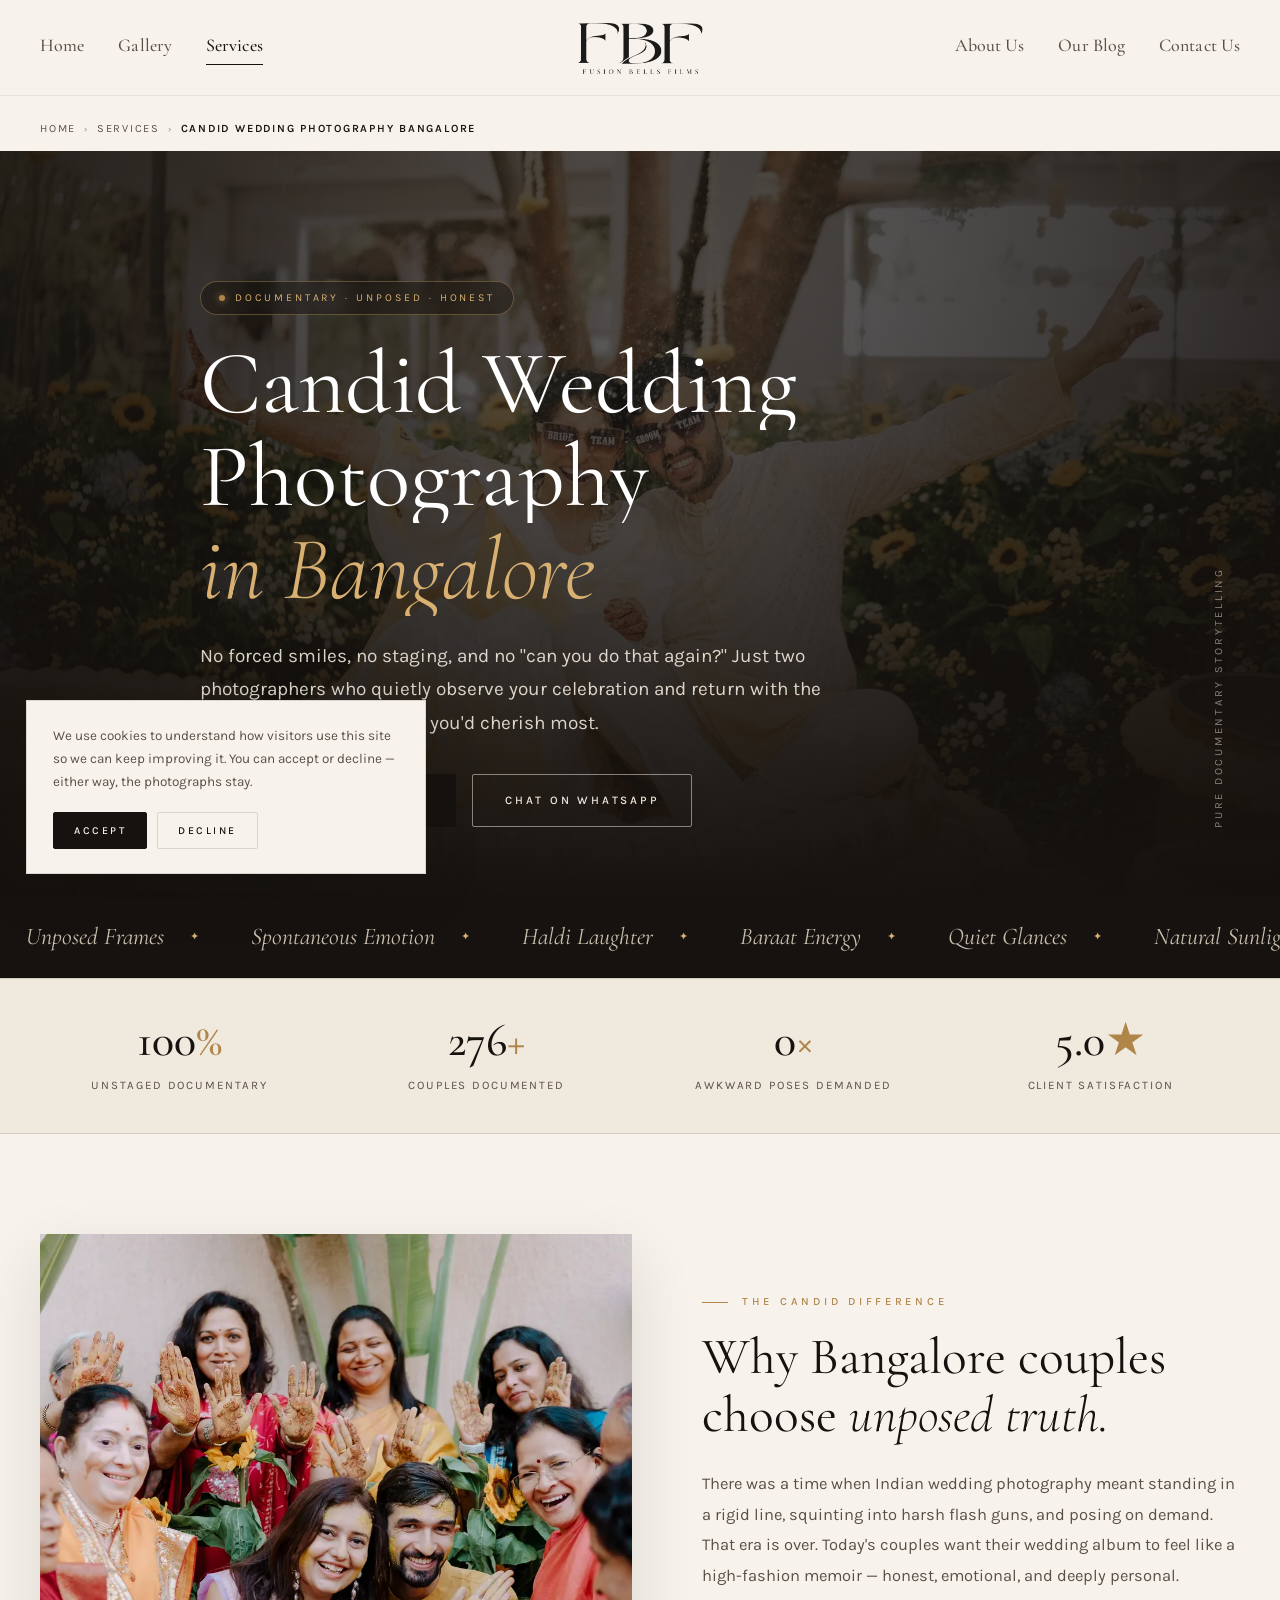
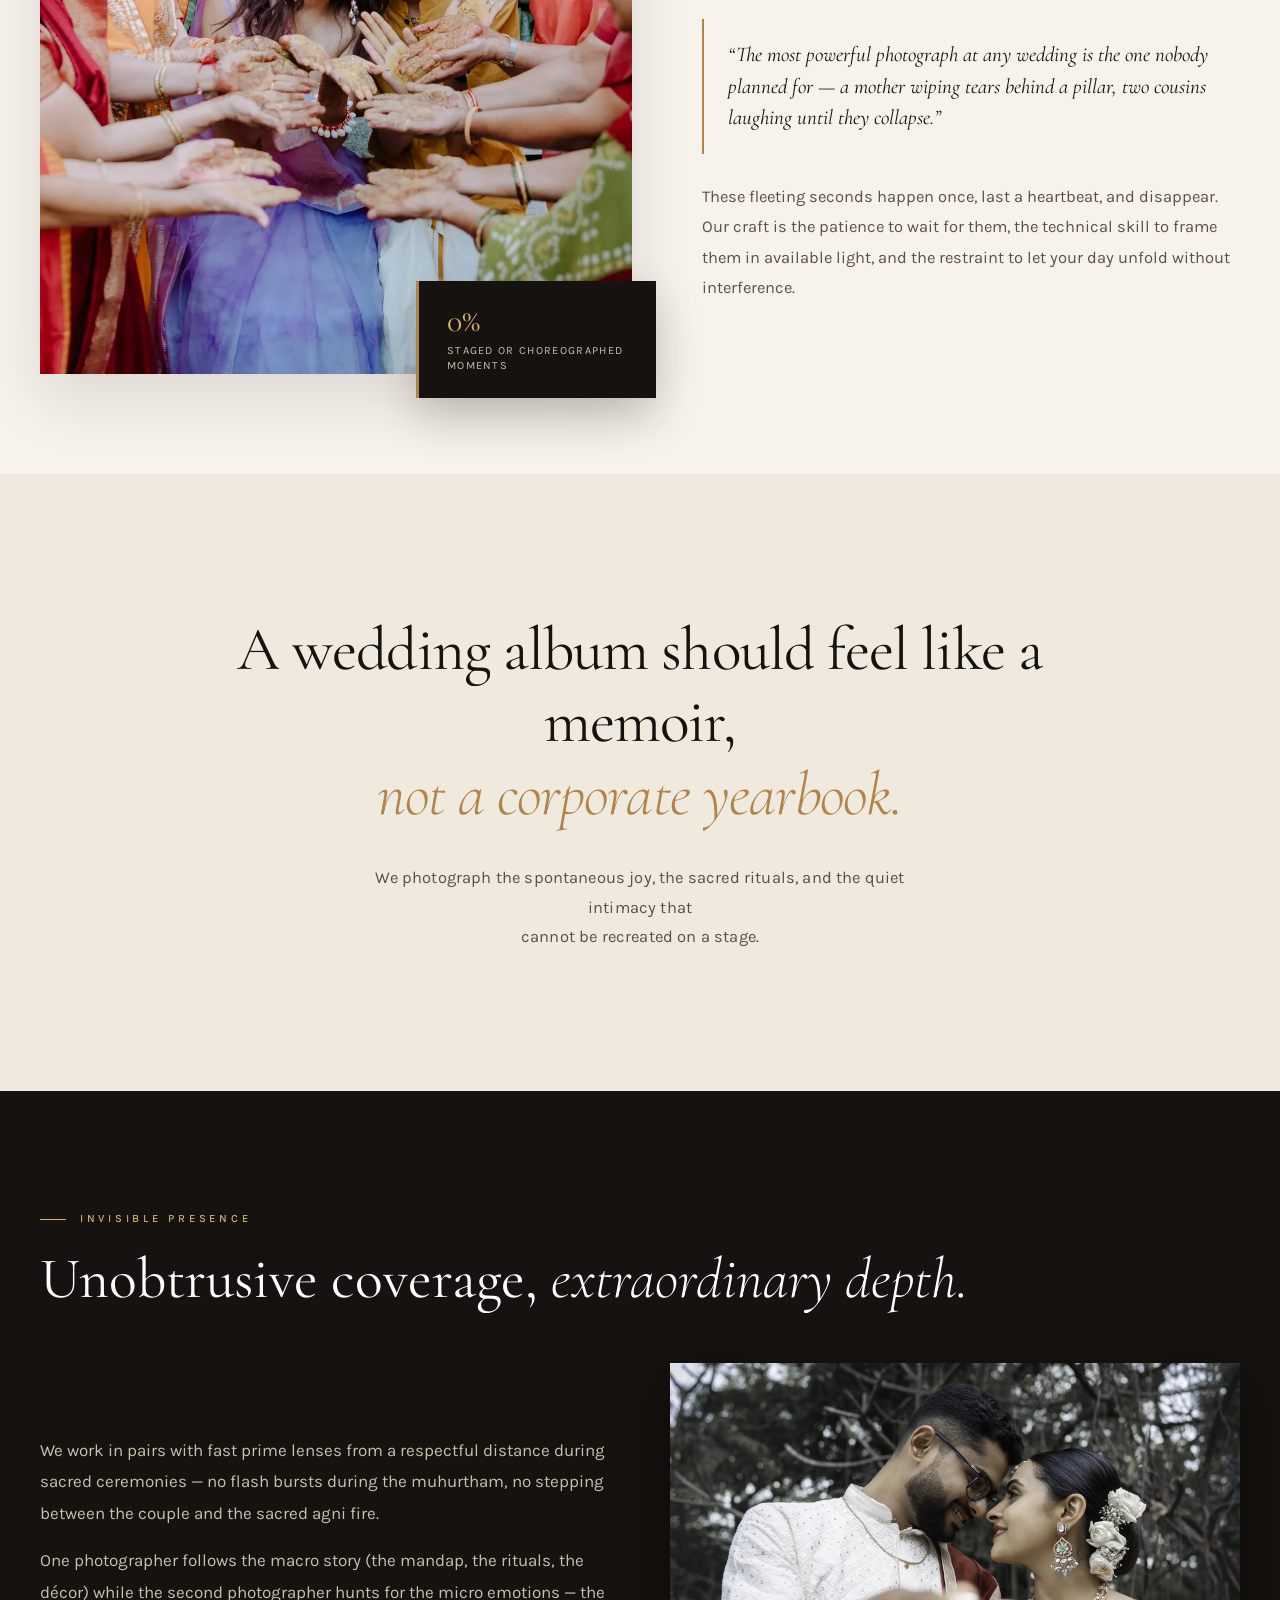
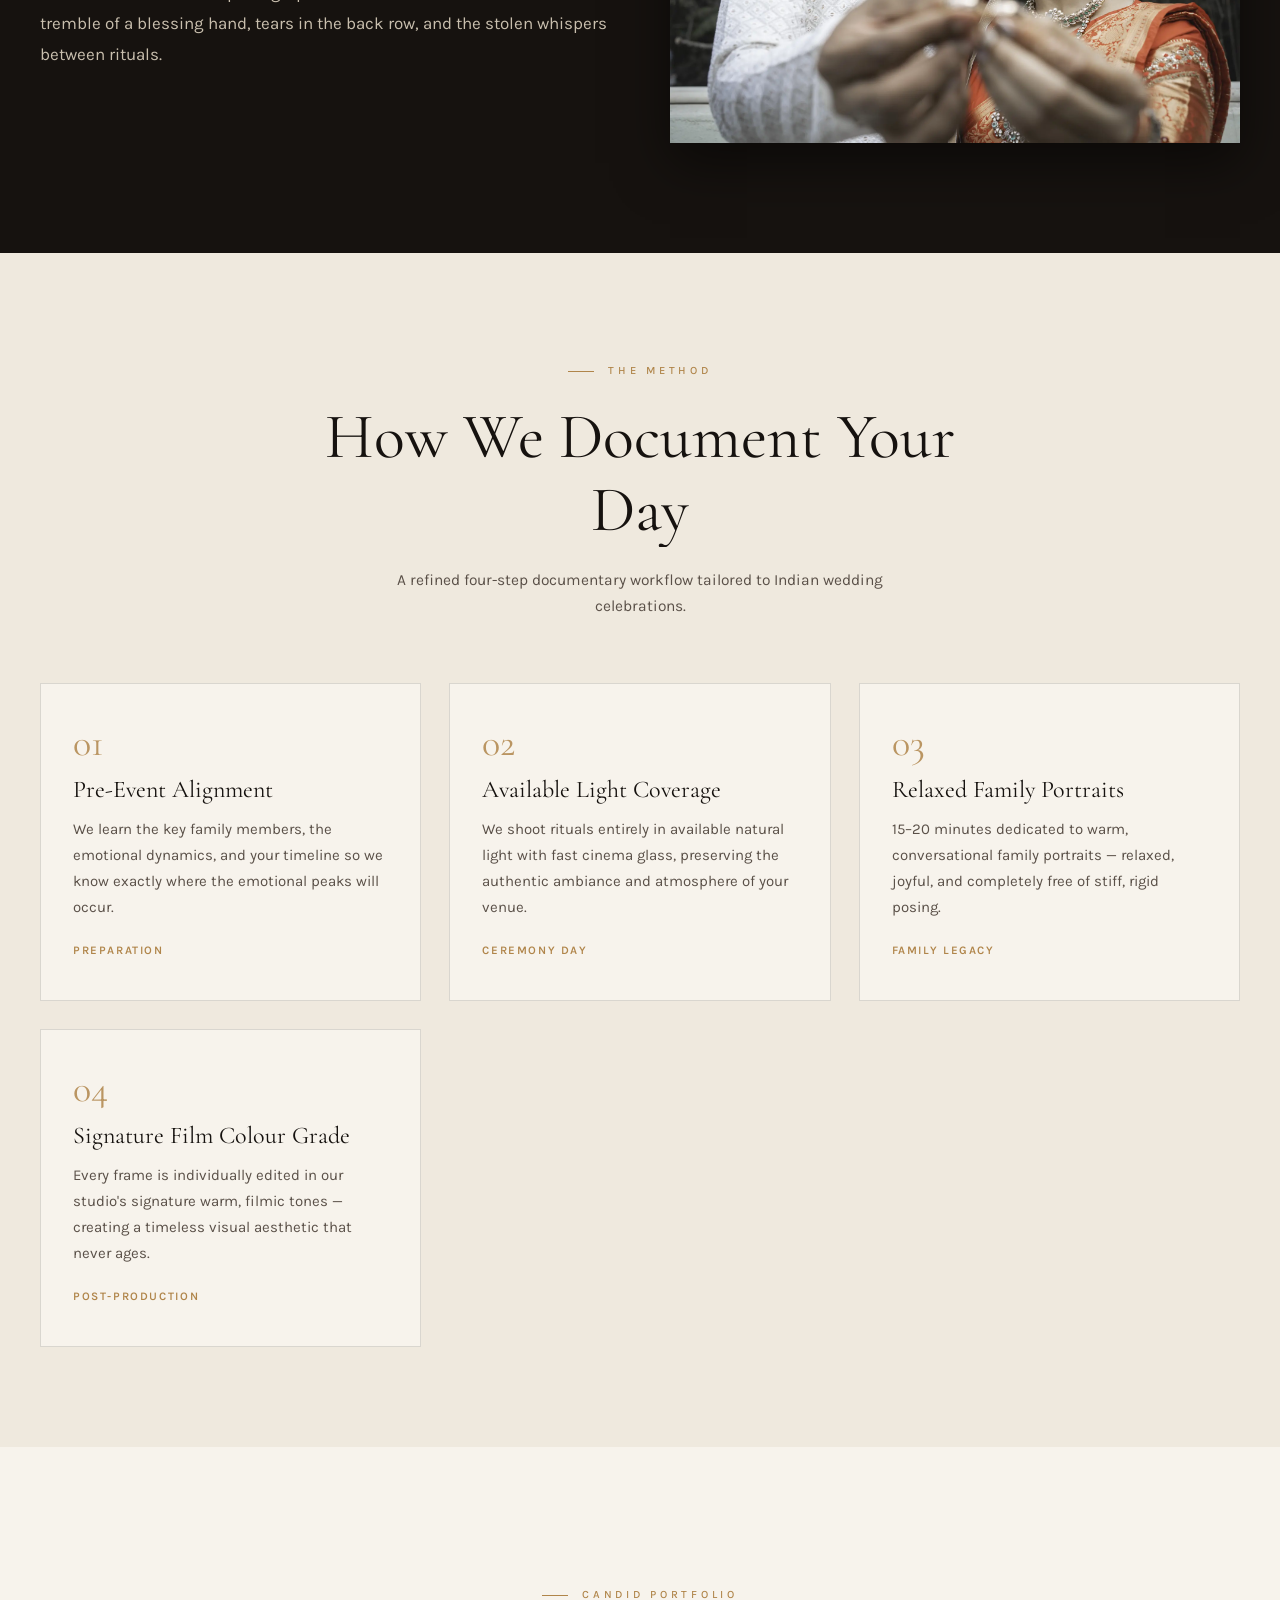
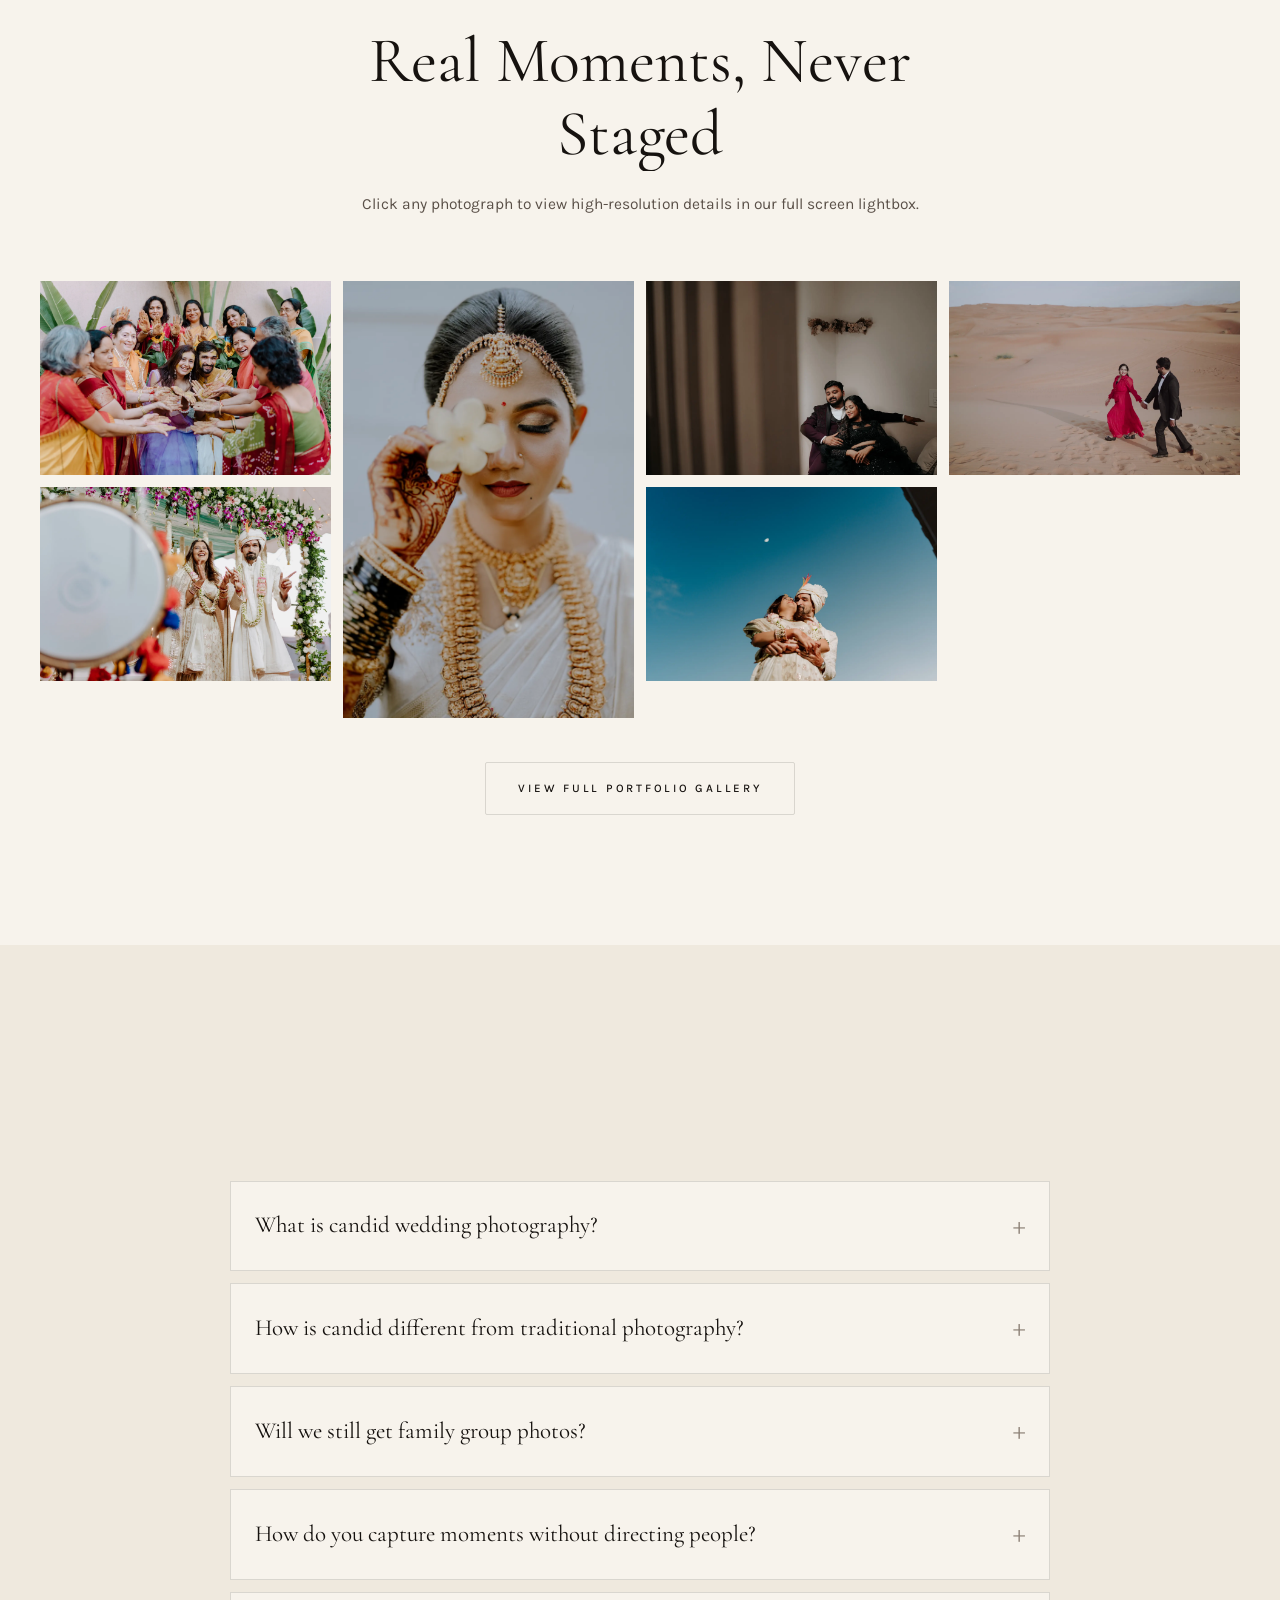
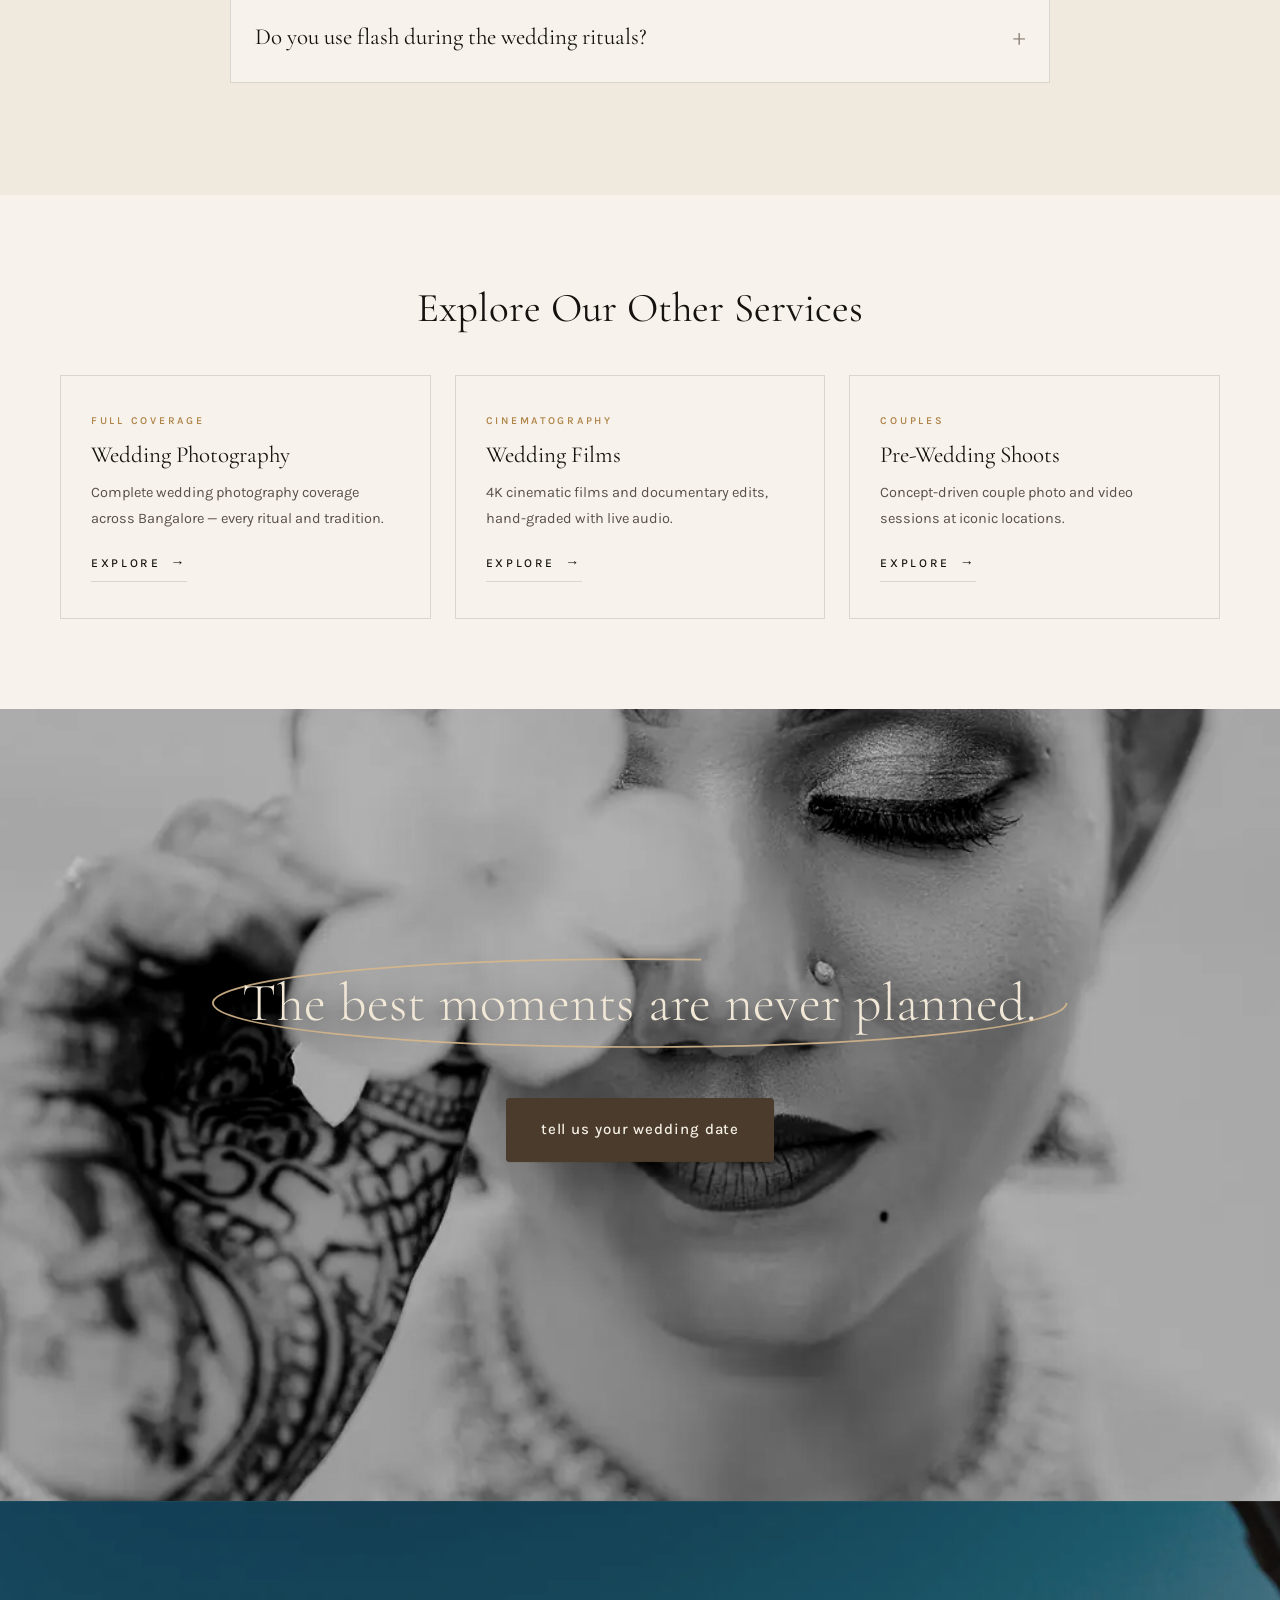
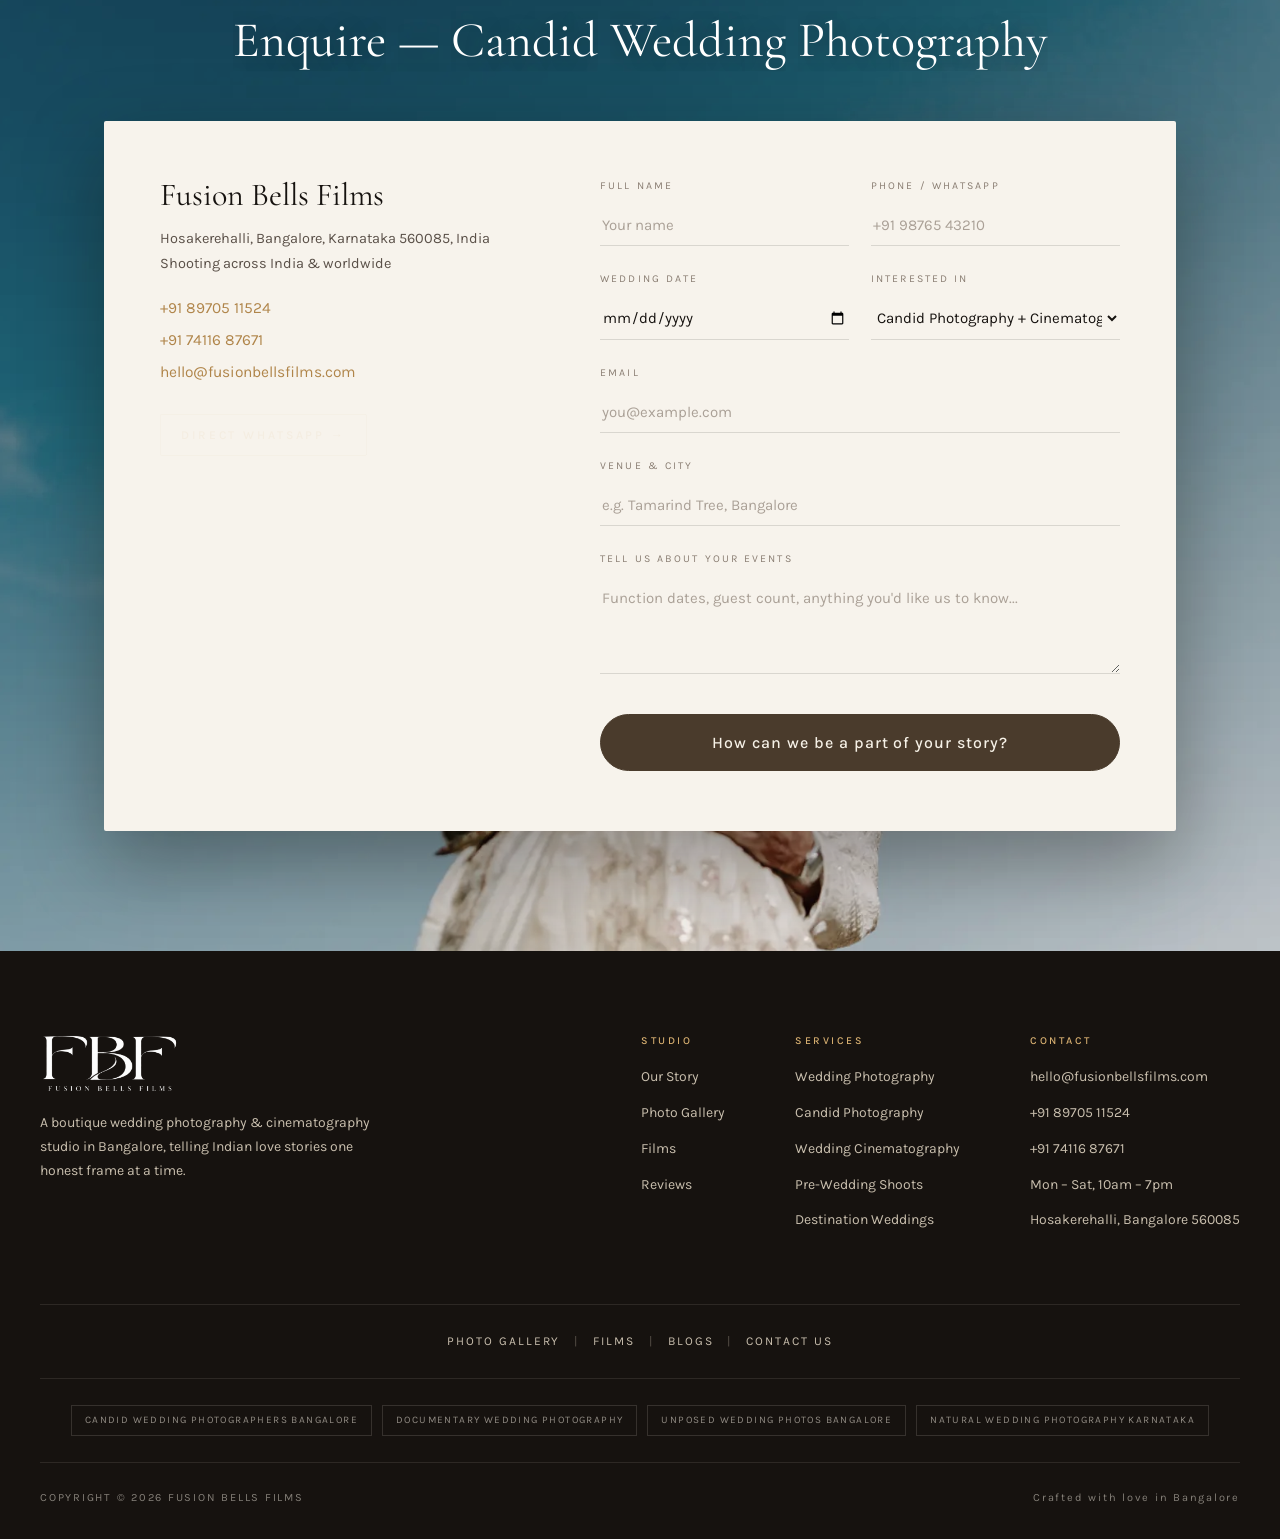
==== commit b6ee43d8: "security: add strict phone and form input validation, anti-spam protections, and HTTP security heade" ====
--- a/candid-wedding-photography-bangalore.html
+++ b/candid-wedding-photography-bangalore.html
@@ -440,11 +440,11 @@
             <div class="row2">
               <div class="field">
                 <label for="fName">Full name</label>
-                <input id="fName" name="name" type="text" required placeholder="Your name">
+                <input id="fName" name="name" type="text" required maxlength="60" minlength="2" autocomplete="name" placeholder="Your name">
               </div>
               <div class="field">
                 <label for="fPhone">Phone / WhatsApp</label>
-                <input id="fPhone" name="phone" type="tel" required placeholder="+91">
+                <input id="fPhone" name="phone" type="tel" required maxlength="16" minlength="10" inputmode="tel" autocomplete="tel" placeholder="+91 98765 43210">
               </div>
             </div>
             <div class="row2">
@@ -464,15 +464,15 @@
             </div>
             <div class="field">
               <label for="fEmail">Email</label>
-              <input id="fEmail" name="email" type="email" autocomplete="email" placeholder="you@example.com">
+              <input id="fEmail" name="email" type="email" maxlength="100" autocomplete="email" placeholder="you@example.com">
             </div>
             <div class="field">
               <label for="fVenue">Venue &amp; city</label>
-              <input id="fVenue" name="venue" type="text" placeholder="e.g. Tamarind Tree, Bangalore">
+              <input id="fVenue" name="venue" type="text" maxlength="120" placeholder="e.g. Tamarind Tree, Bangalore">
             </div>
             <div class="field">
               <label for="fMsg">Tell us about your events</label>
-              <textarea id="fMsg" name="message" placeholder="Function dates, guest count, anything you'd like us to know..."></textarea>
+              <textarea id="fMsg" name="message" maxlength="2000" placeholder="Function dates, guest count, anything you'd like us to know..."></textarea>
             </div>
 
             <div class="hp" aria-hidden="true">
